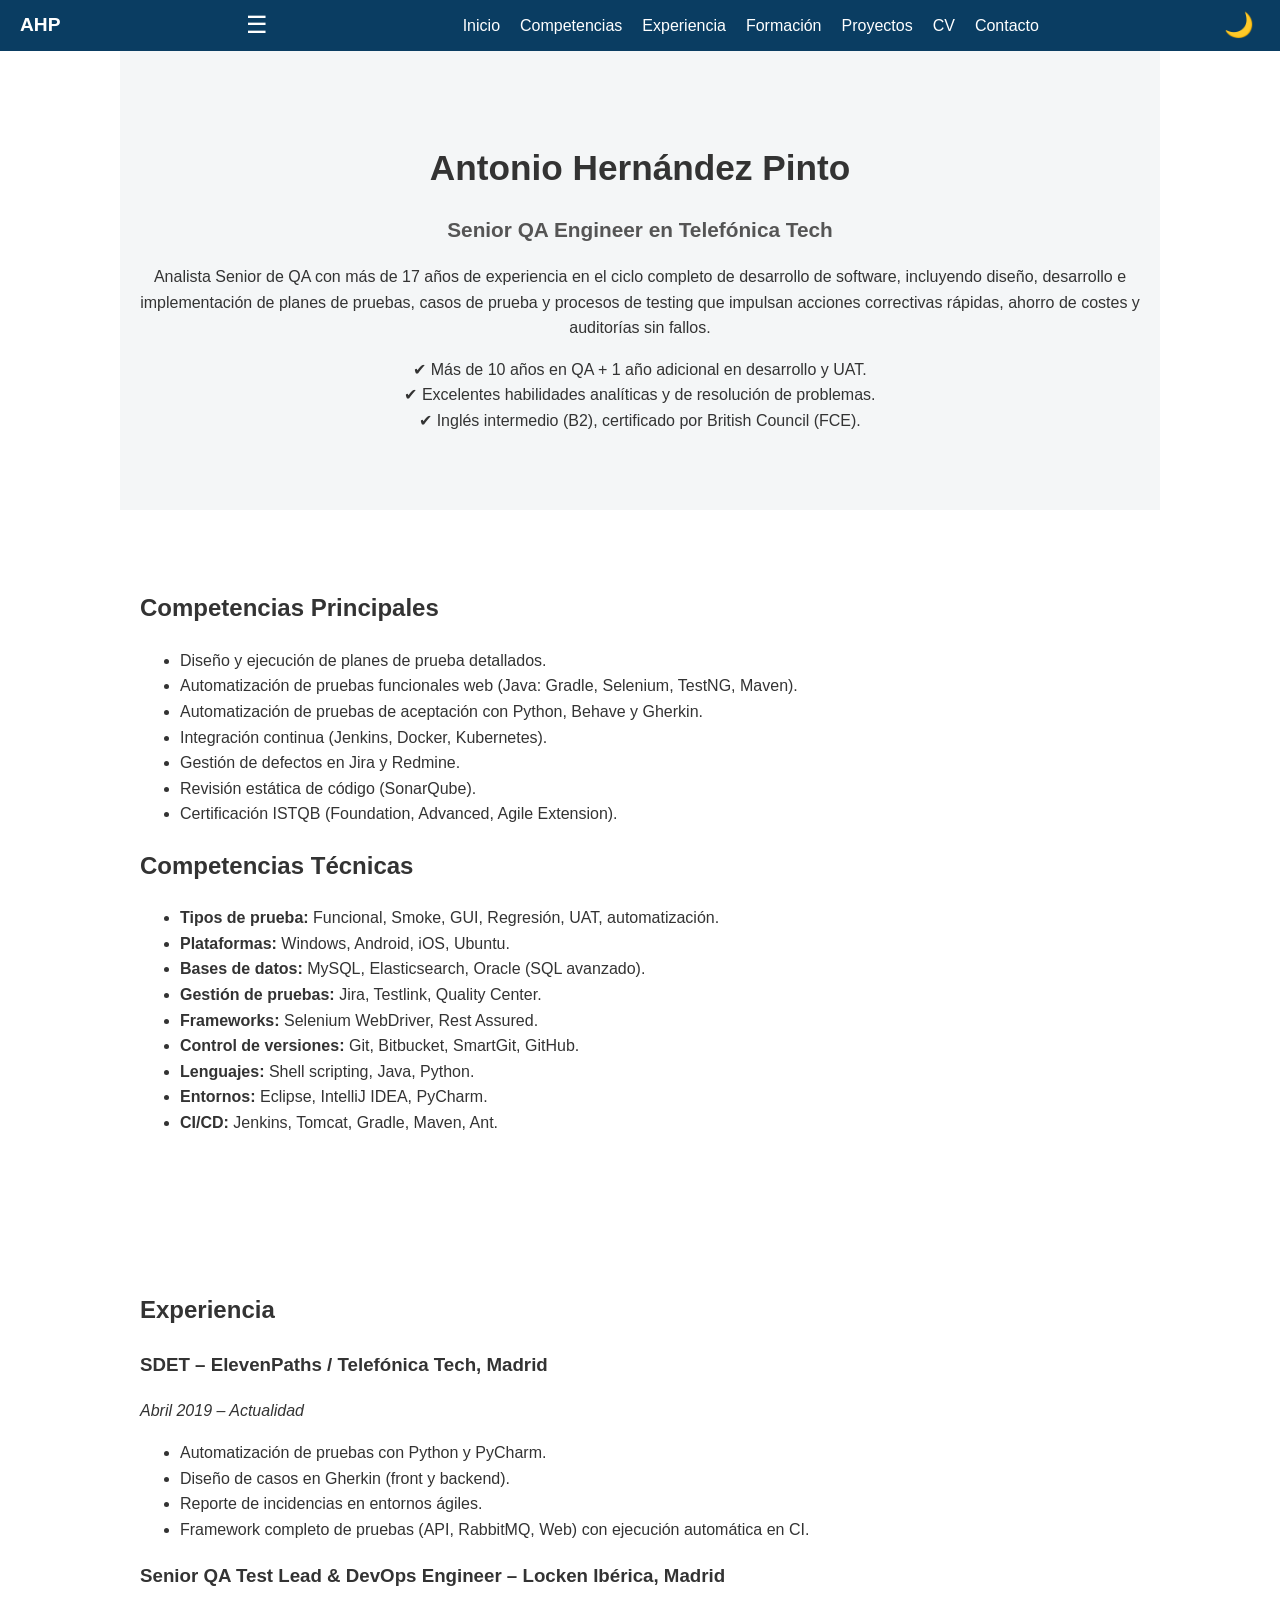
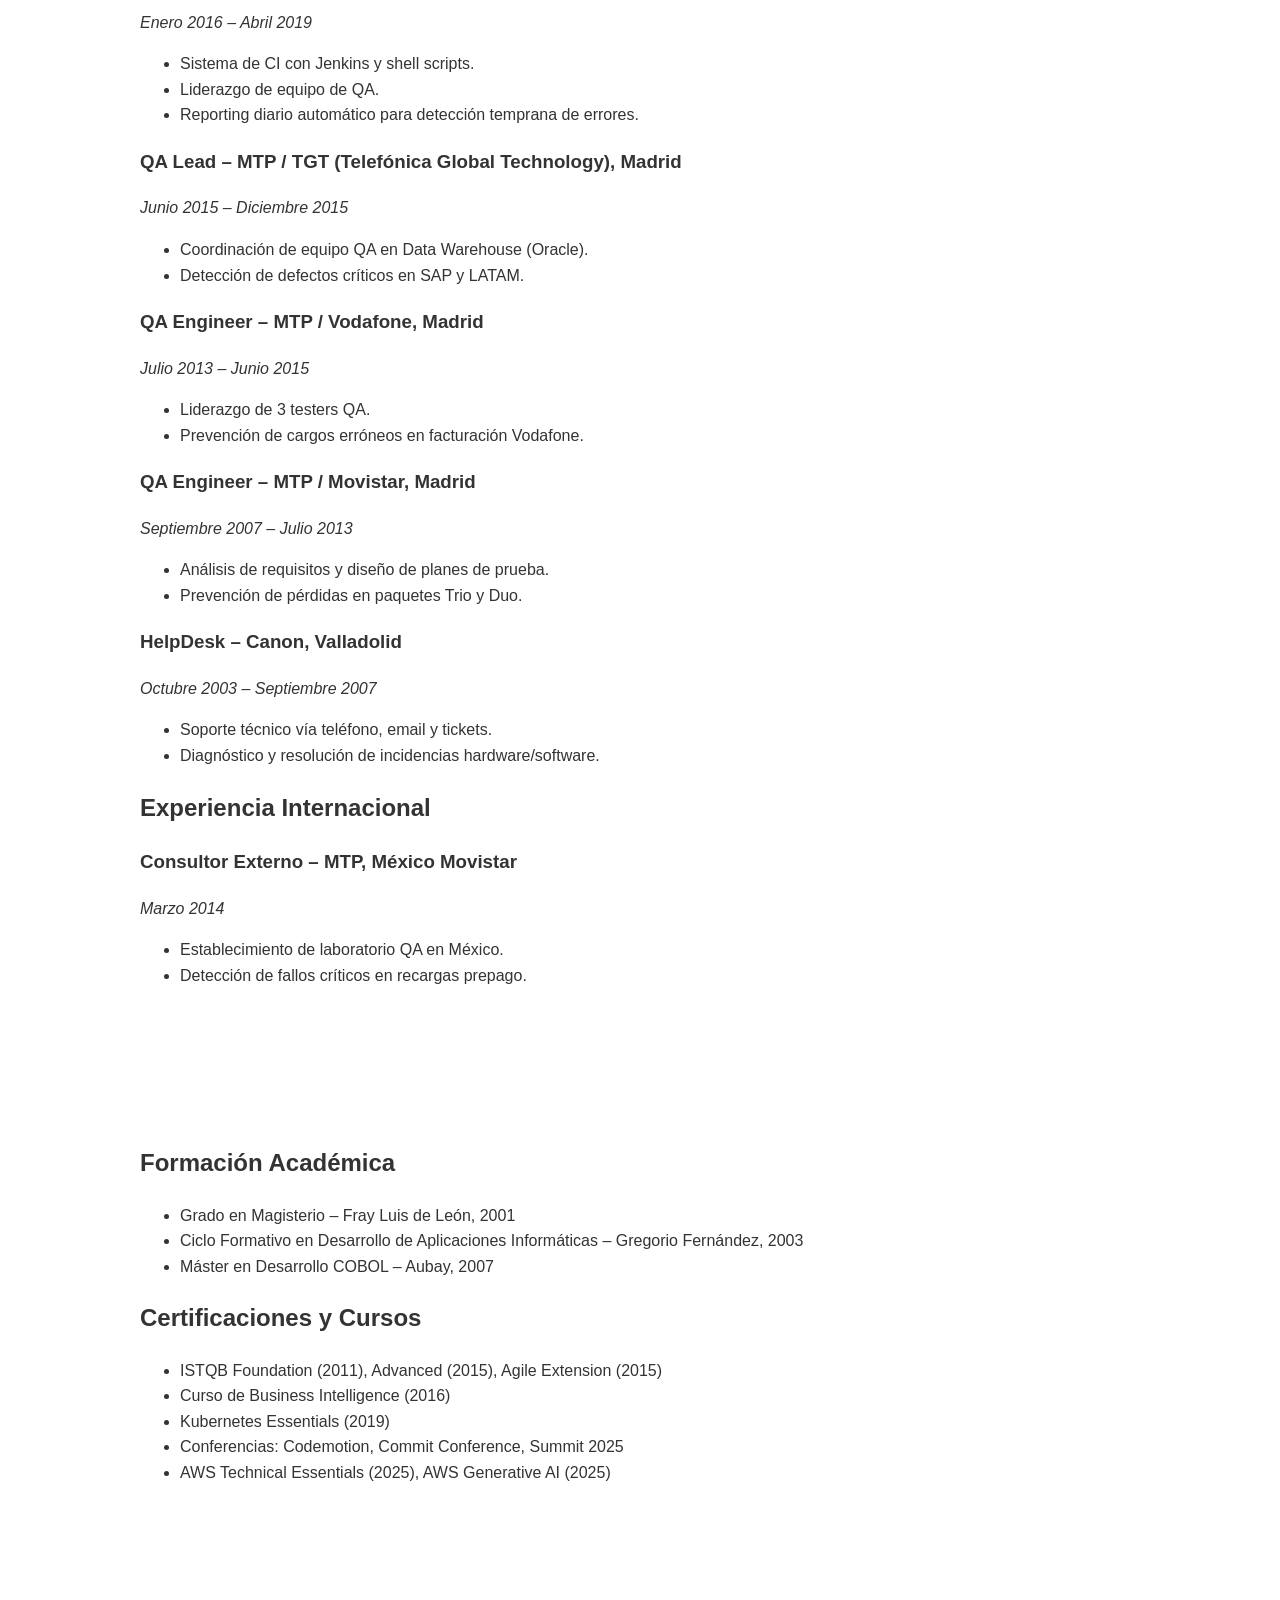
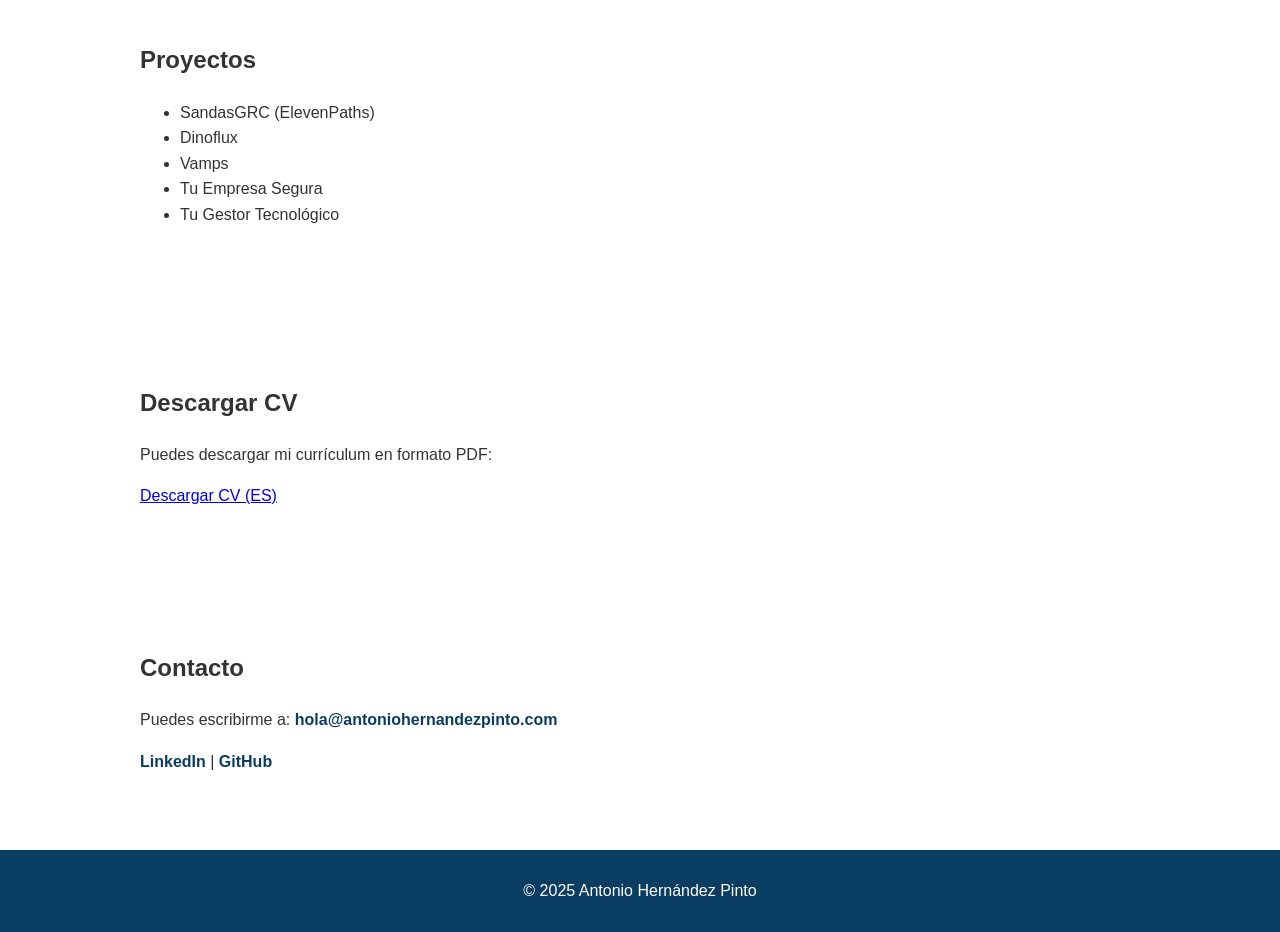
==== index.html @ 25aead2a "Add files via upload" ====
<!DOCTYPE html>
<html lang="es">
<head>
  <meta charset="UTF-8" />
  <meta name="viewport" content="width=device-width, initial-scale=1.0" />
  <title>Antonio Hernández Pinto - Senior QA Engineer</title>
  <link rel="stylesheet" href="style.css" />
  <link rel="icon" type="image/x-icon" href="favicon.ico" />
</head>
<body>
  <header>
    <nav class="navbar">
      <a class="logo" href="#inicio">AHP</a>
      <button class="menu-toggle" aria-label="Abrir menú">&#9776;</button>
      <ul class="nav-links">
        <li><a href="#inicio">Inicio</a></li>
        <li><a href="#competencias">Competencias</a></li>
        <li><a href="#experiencia">Experiencia</a></li>
        <li><a href="#formacion">Formación</a></li>
        <li><a href="#proyectos">Proyectos</a></li>
	<li><a href="#cv">CV</a></li>
        <li><a href="#contacto">Contacto</a></li>
      </ul>
      <button class="theme-toggle" aria-label="Cambiar tema">🌙</button>
    </nav>
  </header>

  <section id="inicio" class="section inicio">
    <h1>Antonio Hernández Pinto</h1>
    <h2>Senior QA Engineer en Telefónica Tech</h2>
    <p>
      Analista Senior de QA con más de 17 años de experiencia en el ciclo completo de desarrollo de software,
      incluyendo diseño, desarrollo e implementación de planes de pruebas, casos de prueba y procesos de testing
      que impulsan acciones correctivas rápidas, ahorro de costes y auditorías sin fallos.
    </p>
    <p>
      ✔ Más de 10 años en QA + 1 año adicional en desarrollo y UAT.<br/>
      ✔ Excelentes habilidades analíticas y de resolución de problemas.<br/>
      ✔ Inglés intermedio (B2), certificado por British Council (FCE).
    </p>
  </section>

  <section id="competencias" class="section">
    <h2>Competencias Principales</h2>
    <ul>
      <li>Diseño y ejecución de planes de prueba detallados.</li>
      <li>Automatización de pruebas funcionales web (Java: Gradle, Selenium, TestNG, Maven).</li>
      <li>Automatización de pruebas de aceptación con Python, Behave y Gherkin.</li>
      <li>Integración continua (Jenkins, Docker, Kubernetes).</li>
      <li>Gestión de defectos en Jira y Redmine.</li>
      <li>Revisión estática de código (SonarQube).</li>
      <li>Certificación ISTQB (Foundation, Advanced, Agile Extension).</li>
    </ul>

    <h2>Competencias Técnicas</h2>
    <ul>
      <li><strong>Tipos de prueba:</strong> Funcional, Smoke, GUI, Regresión, UAT, automatización.</li>
      <li><strong>Plataformas:</strong> Windows, Android, iOS, Ubuntu.</li>
      <li><strong>Bases de datos:</strong> MySQL, Elasticsearch, Oracle (SQL avanzado).</li>
      <li><strong>Gestión de pruebas:</strong> Jira, Testlink, Quality Center.</li>
      <li><strong>Frameworks:</strong> Selenium WebDriver, Rest Assured.</li>
      <li><strong>Control de versiones:</strong> Git, Bitbucket, SmartGit, GitHub.</li>
      <li><strong>Lenguajes:</strong> Shell scripting, Java, Python.</li>
      <li><strong>Entornos:</strong> Eclipse, IntelliJ IDEA, PyCharm.</li>
      <li><strong>CI/CD:</strong> Jenkins, Tomcat, Gradle, Maven, Ant.</li>
    </ul>
  </section>

  <section id="experiencia" class="section">
    <h2>Experiencia</h2>

    <h3>SDET – ElevenPaths / Telefónica Tech, Madrid</h3>
    <p><em>Abril 2019 – Actualidad</em></p>
    <ul>
      <li>Automatización de pruebas con Python y PyCharm.</li>
      <li>Diseño de casos en Gherkin (front y backend).</li>
      <li>Reporte de incidencias en entornos ágiles.</li>
      <li>Framework completo de pruebas (API, RabbitMQ, Web) con ejecución automática en CI.</li>
    </ul>

    <h3>Senior QA Test Lead & DevOps Engineer – Locken Ibérica, Madrid</h3>
    <p><em>Enero 2016 – Abril 2019</em></p>
    <ul>
      <li>Sistema de CI con Jenkins y shell scripts.</li>
      <li>Liderazgo de equipo de QA.</li>
      <li>Reporting diario automático para detección temprana de errores.</li>
    </ul>

    <h3>QA Lead – MTP / TGT (Telefónica Global Technology), Madrid</h3>
    <p><em>Junio 2015 – Diciembre 2015</em></p>
    <ul>
      <li>Coordinación de equipo QA en Data Warehouse (Oracle).</li>
      <li>Detección de defectos críticos en SAP y LATAM.</li>
    </ul>

    <h3>QA Engineer – MTP / Vodafone, Madrid</h3>
    <p><em>Julio 2013 – Junio 2015</em></p>
    <ul>
      <li>Liderazgo de 3 testers QA.</li>
      <li>Prevención de cargos erróneos en facturación Vodafone.</li>
    </ul>

    <h3>QA Engineer – MTP / Movistar, Madrid</h3>
    <p><em>Septiembre 2007 – Julio 2013</em></p>
    <ul>
      <li>Análisis de requisitos y diseño de planes de prueba.</li>
      <li>Prevención de pérdidas en paquetes Trio y Duo.</li>
    </ul>

    <h3>HelpDesk – Canon, Valladolid</h3>
    <p><em>Octubre 2003 – Septiembre 2007</em></p>
    <ul>
      <li>Soporte técnico vía teléfono, email y tickets.</li>
      <li>Diagnóstico y resolución de incidencias hardware/software.</li>
    </ul>

    <h2>Experiencia Internacional</h2>
    <h3>Consultor Externo – MTP, México Movistar</h3>
    <p><em>Marzo 2014</em></p>
    <ul>
      <li>Establecimiento de laboratorio QA en México.</li>
      <li>Detección de fallos críticos en recargas prepago.</li>
    </ul>
  </section>

  <section id="formacion" class="section">
    <h2>Formación Académica</h2>
    <ul>
      <li>Grado en Magisterio – Fray Luis de León, 2001</li>
      <li>Ciclo Formativo en Desarrollo de Aplicaciones Informáticas – Gregorio Fernández, 2003</li>
      <li>Máster en Desarrollo COBOL – Aubay, 2007</li>
    </ul>

    <h2>Certificaciones y Cursos</h2>
    <ul>
      <li>ISTQB Foundation (2011), Advanced (2015), Agile Extension (2015)</li>
      <li>Curso de Business Intelligence (2016)</li>
      <li>Kubernetes Essentials (2019)</li>
      <li>Conferencias: Codemotion, Commit Conference, Summit 2025</li>
      <li>AWS Technical Essentials (2025), AWS Generative AI (2025)</li>
    </ul>
  </section>

  <section id="proyectos" class="section">
    <h2>Proyectos</h2>
    <ul>
      <li>SandasGRC (ElevenPaths)</li>
      <li>Dinoflux</li>
      <li>Vamps</li>
      <li>Tu Empresa Segura</li>
      <li>Tu Gestor Tecnológico</li>
    </ul>
  </section>
  <section id="cv" class="section cv-section">
  <h2>Descargar CV</h2>
  <p>Puedes descargar mi currículum en formato PDF:</p>
  <div class="cv-actions">
    <a
      href="Antonio_Hernandez_Pinto_RESUME_linkedIn_version.pdf"
      download="Antonio_Hernandez_Pinto_CV_ES.pdf"
      class="cv-btn"
      aria-label="Descargar CV en español"
    >Descargar CV (ES)</a>
  </div>
  </section>
  <section id="contacto" class="section contacto">
    <h2>Contacto</h2>
    <p>Puedes escribirme a: <a href="mailto:hola@antoniohernandezpinto.com">hola@antoniohernandezpinto.com</a></p>
    <p><a href="https://www.linkedin.com/in/antonio-hernandez-pinto">LinkedIn</a> |
       <a href="https://github.com/antoniohernandezpinto">GitHub</a></p>
  </section>

  <footer>
    <p>© 2025 Antonio Hernández Pinto</p>
  </footer>

  <script>
    // Menú hamburguesa
    const toggle = document.querySelector('.menu-toggle');
    const nav = document.querySelector('.nav-links');
    toggle.addEventListener('click', () => {
      nav.classList.toggle('active');
    });

    // Switch tema
    const themeBtn = document.querySelector('.theme-toggle');
    themeBtn.addEventListener('click', () => {
      document.body.classList.toggle('dark');
      if (document.body.classList.contains('dark')) {
        themeBtn.textContent = '☀️';
      } else {
        themeBtn.textContent = '🌙';
      }
    });
  </script>
</body>
</html>
---- style.css ----
:root {
   --brand: #0a3d62;
   --bg: #fff;
   --text: #333;
}

body {
   margin: 0;
   font-family: Arial, sans-serif;
   line-height: 1.6;
   color: var(--text);
   background: var(--bg);
}

/* Navbar */
.navbar {
   display: flex;
   justify-content: space-between;
   align-items: center;
   background: var(--brand);
   padding: 10px 20px;
   position: sticky;
   top: 0;
   z-index: 1000;
}

.logo {
   color: #fff;
   font-weight: bold;
   font-size: 1.2em;
   text-decoration: none;
}

.menu-toggle,
.theme-toggle {
   background: none;
   border: none;
   font-size: 1.5em;
   color: #fff;
   cursor: pointer;
   margin-left: 10px;
}

.nav-links {
   list-style: none;
   display: flex;
   margin: 0;
   padding: 0;
}

.nav-links li {
   margin-left: 20px;
}

.nav-links a {
   color: #fff;
   text-decoration: none;
}

.nav-links a:hover {
   text-decoration: underline;
}

/* Secciones */
.section {
   padding: 60px 20px;
   max-width: 1000px;
   margin: auto;
}

.inicio {
   text-align: center;
   background: #f4f6f7;
}

.inicio h1 {
   font-size: 2.2em;
   margin-bottom: 10px;
}

.inicio h2 {
   font-size: 1.3em;
   color: #555;
}

/* Contacto */
.contacto a {
   color: var(--brand);
   font-weight: bold;
   text-decoration: none;
}

/* Footer */
footer {
   background: var(--brand);
   color: #fff;
   text-align: center;
   padding: 12px;
}

/* Dark mode */
body.dark {
   --bg: #121212;
   --text: #eee;
   --brand: #1a73e8;
}

body.dark .inicio {
   background: #1e1e1e;
}

body.dark .nav-links a,
body.dark .logo {
   color: #fff;
}

/* Responsive */
@media (max-width: 768px) {
   .menu-toggle {
      display: block;
   }

   .nav-links {
      display: none;
      flex-direction: column;
      width: 100%;
      background: var(--brand);
      position: absolute;
      top: 60px;
      left: 0;
   }

   .nav-links.active {
      display: flex;
   }

   .nav-links li {
      margin: 15px 0;
      text-align: center;
   }

   /* CV section */
   .cv-section {
      text-align: center;
   }

   .cv-actions {
      display: flex;
      justify-content: center;
      flex-wrap: wrap;
      gap: 12px;
      margin-top: 16px;
   }

   .cv-btn {
      display: inline-flex;
      align-items: center;
      justify-content: center;
      padding: 12px 18px;
      border-radius: 10px;
      text-decoration: none;
      font-weight: 700;
      border: 1px solid transparent;
      background: var(--brand);
      color: #fff;
      transition: transform 0.15s ease, opacity 0.2s ease;
   }

   .cv-btn:hover {
      transform: translateY(-1px);
      opacity: 0.92;
   }

   .cv-btn:focus-visible {
      outline: 3px solid #93c5fd;
      outline-offset: 2px;
   }

   .hero-cta {
      margin-top: 20px;
   }

}
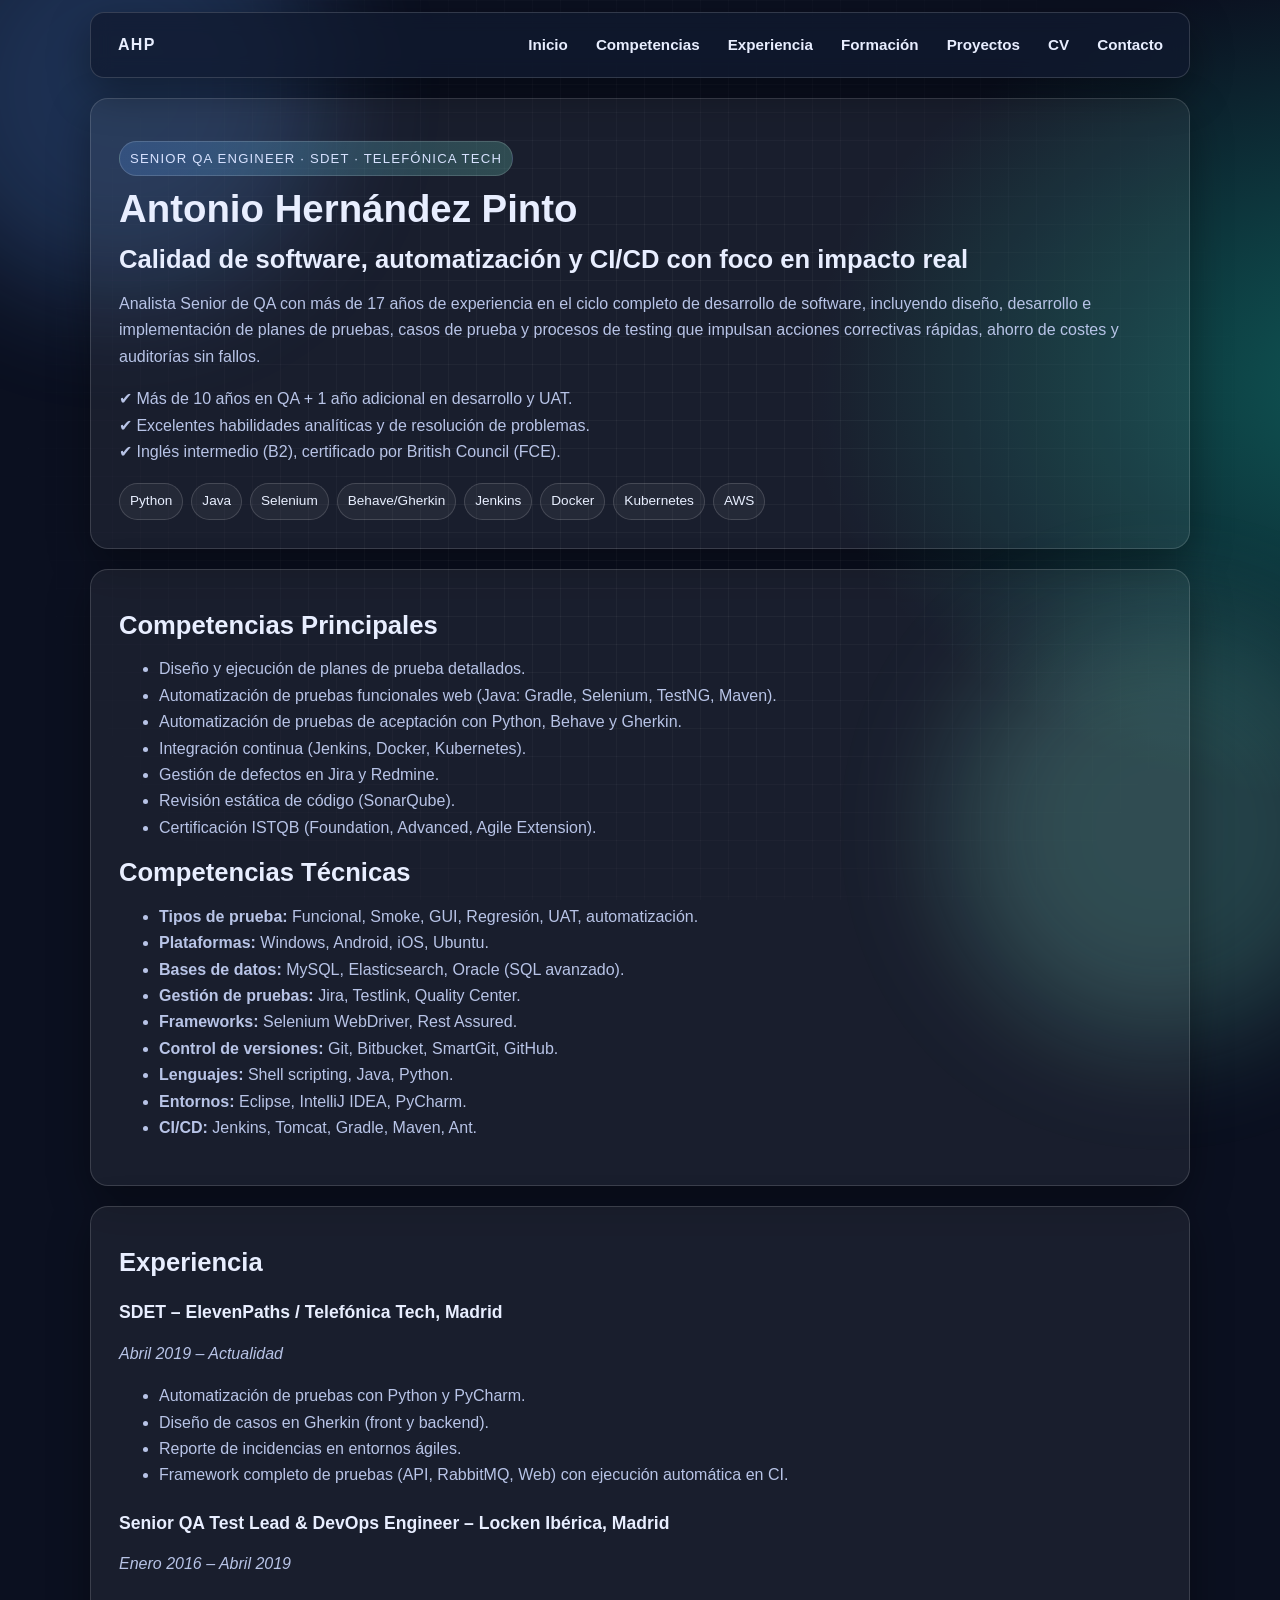
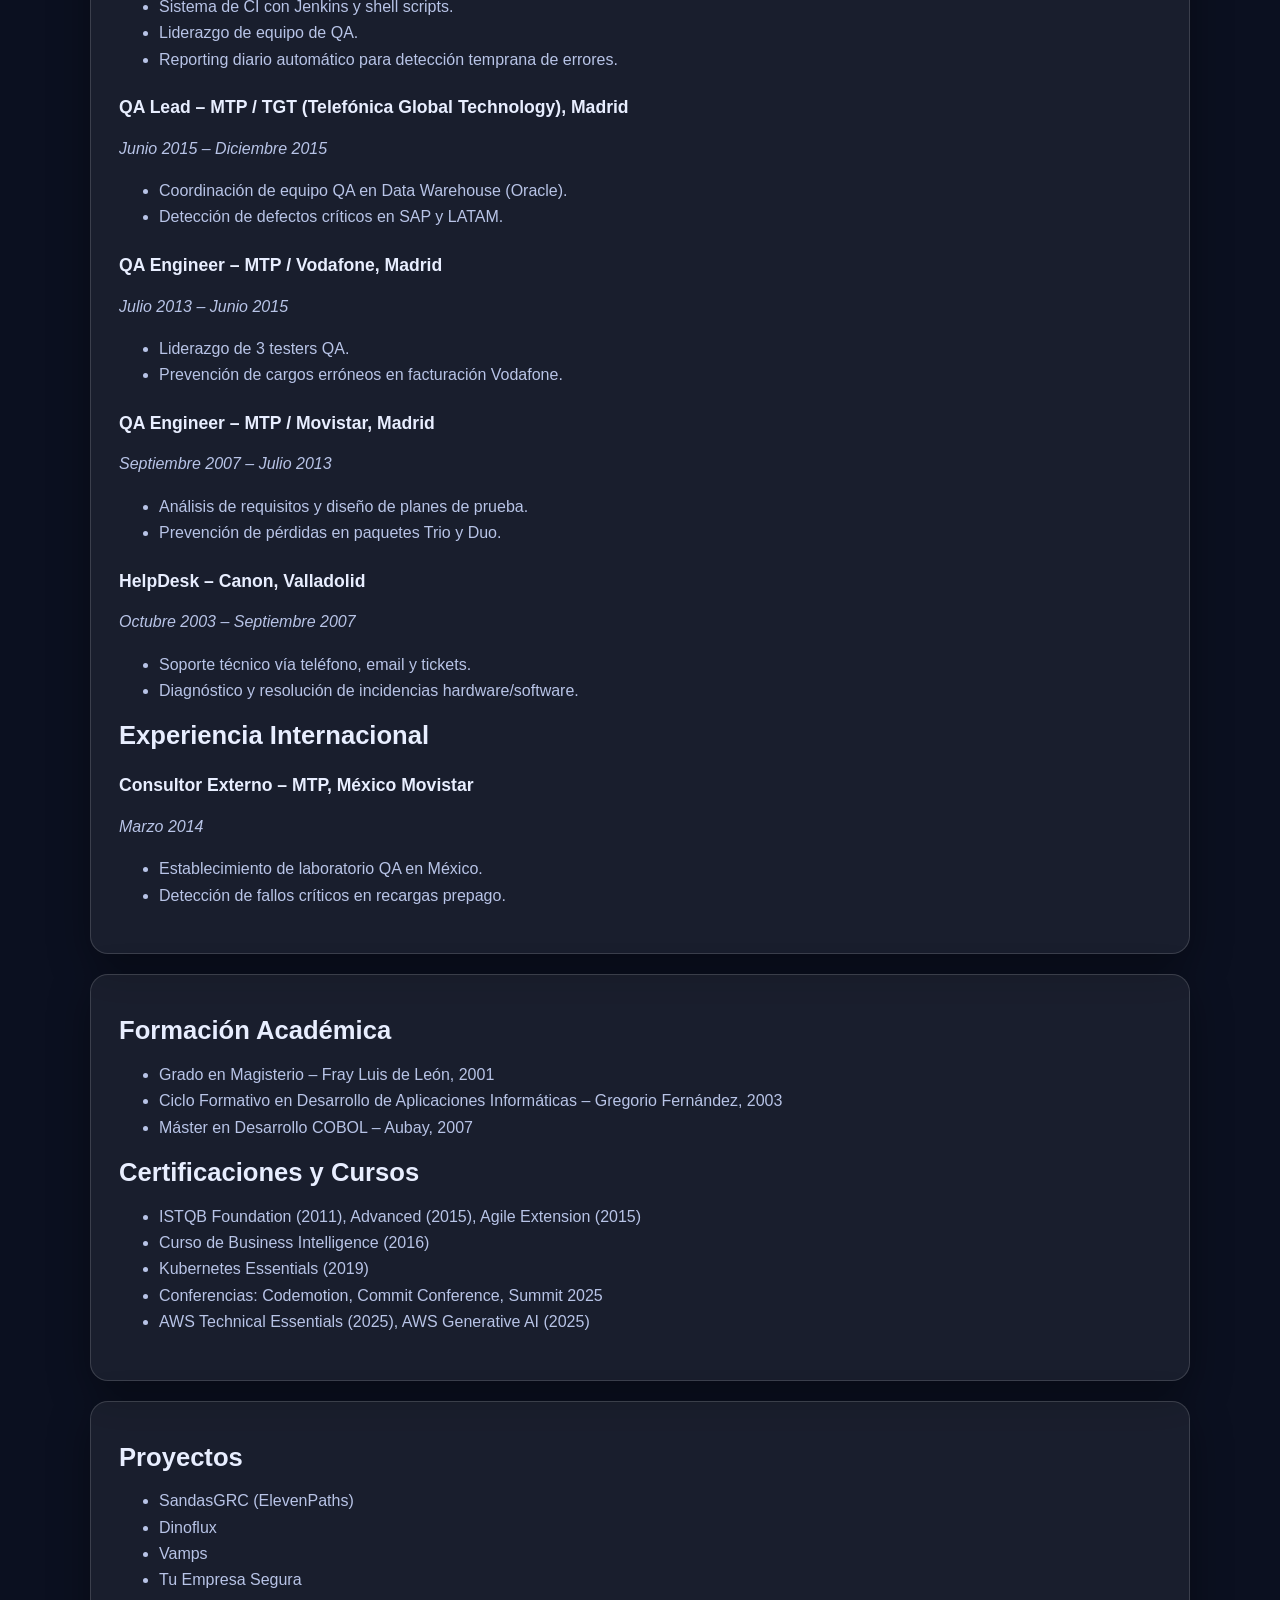
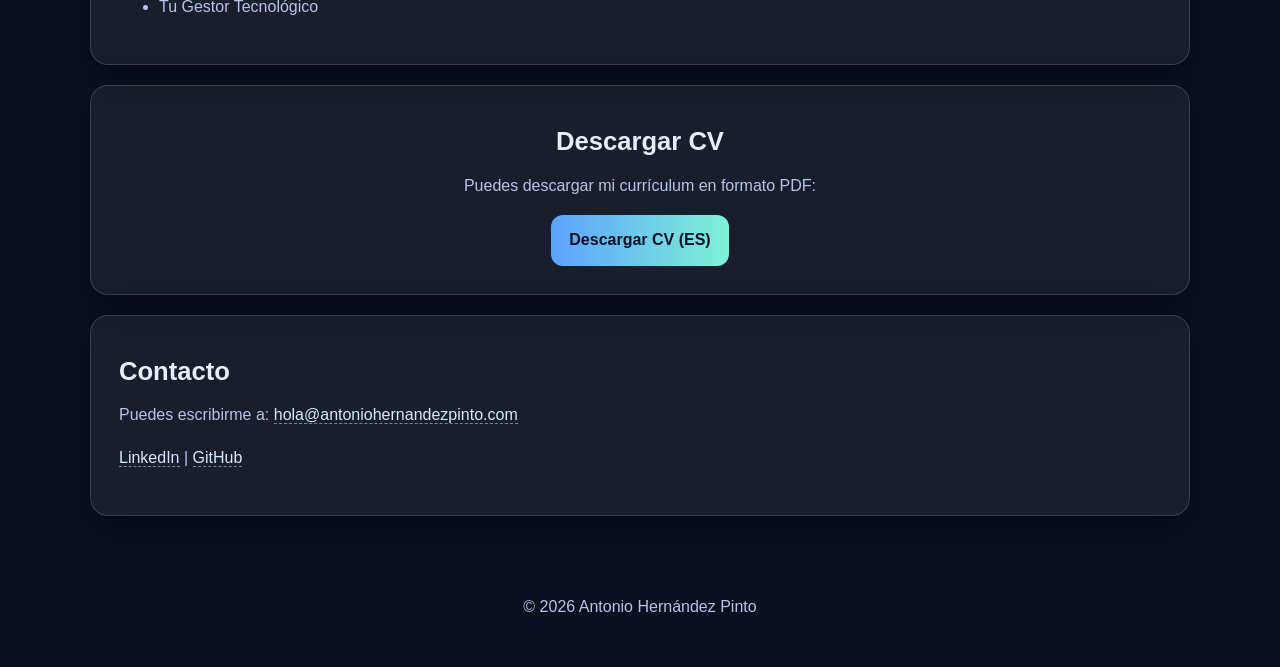
==== commit 0acc9f76: "Add files via upload" ====
--- a/index.html
+++ b/index.html
@@ -4,193 +4,233 @@
   <meta charset="UTF-8" />
   <meta name="viewport" content="width=device-width, initial-scale=1.0" />
   <title>Antonio Hernández Pinto - Senior QA Engineer</title>
+  <meta name="description" content="Senior QA Engineer | SDET | Automatización de pruebas, CI/CD, calidad de software." />
   <link rel="stylesheet" href="style.css" />
   <link rel="icon" type="image/x-icon" href="favicon.ico" />
 </head>
 <body>
+  <div class="bg-grid" aria-hidden="true"></div>
+  <div class="bg-glow bg-glow-1" aria-hidden="true"></div>
+  <div class="bg-glow bg-glow-2" aria-hidden="true"></div>
+
   <header>
     <nav class="navbar">
-      <a class="logo" href="#inicio">AHP</a>
-      <button class="menu-toggle" aria-label="Abrir menú">&#9776;</button>
-      <ul class="nav-links">
+      <a class="logo" href="#inicio" aria-label="Inicio">AHP</a>
+
+      <div class="nav-actions">
+        <button class="menu-toggle" aria-label="Abrir menú" aria-expanded="false" aria-controls="main-menu">☰</button>
+        <button class="theme-toggle" aria-label="Cambiar tema">🌙</button>
+      </div>
+
+      <ul class="nav-links" id="main-menu">
         <li><a href="#inicio">Inicio</a></li>
         <li><a href="#competencias">Competencias</a></li>
         <li><a href="#experiencia">Experiencia</a></li>
         <li><a href="#formacion">Formación</a></li>
         <li><a href="#proyectos">Proyectos</a></li>
-	<li><a href="#cv">CV</a></li>
+        <li><a href="#cv">CV</a></li>
         <li><a href="#contacto">Contacto</a></li>
       </ul>
-      <button class="theme-toggle" aria-label="Cambiar tema">🌙</button>
     </nav>
   </header>
 
-  <section id="inicio" class="section inicio">
-    <h1>Antonio Hernández Pinto</h1>
-    <h2>Senior QA Engineer en Telefónica Tech</h2>
-    <p>
-      Analista Senior de QA con más de 17 años de experiencia en el ciclo completo de desarrollo de software,
-      incluyendo diseño, desarrollo e implementación de planes de pruebas, casos de prueba y procesos de testing
-      que impulsan acciones correctivas rápidas, ahorro de costes y auditorías sin fallos.
-    </p>
-    <p>
-      ✔ Más de 10 años en QA + 1 año adicional en desarrollo y UAT.<br/>
-      ✔ Excelentes habilidades analíticas y de resolución de problemas.<br/>
-      ✔ Inglés intermedio (B2), certificado por British Council (FCE).
-    </p>
-  </section>
-
-  <section id="competencias" class="section">
-    <h2>Competencias Principales</h2>
-    <ul>
-      <li>Diseño y ejecución de planes de prueba detallados.</li>
-      <li>Automatización de pruebas funcionales web (Java: Gradle, Selenium, TestNG, Maven).</li>
-      <li>Automatización de pruebas de aceptación con Python, Behave y Gherkin.</li>
-      <li>Integración continua (Jenkins, Docker, Kubernetes).</li>
-      <li>Gestión de defectos en Jira y Redmine.</li>
-      <li>Revisión estática de código (SonarQube).</li>
-      <li>Certificación ISTQB (Foundation, Advanced, Agile Extension).</li>
-    </ul>
-
-    <h2>Competencias Técnicas</h2>
-    <ul>
-      <li><strong>Tipos de prueba:</strong> Funcional, Smoke, GUI, Regresión, UAT, automatización.</li>
-      <li><strong>Plataformas:</strong> Windows, Android, iOS, Ubuntu.</li>
-      <li><strong>Bases de datos:</strong> MySQL, Elasticsearch, Oracle (SQL avanzado).</li>
-      <li><strong>Gestión de pruebas:</strong> Jira, Testlink, Quality Center.</li>
-      <li><strong>Frameworks:</strong> Selenium WebDriver, Rest Assured.</li>
-      <li><strong>Control de versiones:</strong> Git, Bitbucket, SmartGit, GitHub.</li>
-      <li><strong>Lenguajes:</strong> Shell scripting, Java, Python.</li>
-      <li><strong>Entornos:</strong> Eclipse, IntelliJ IDEA, PyCharm.</li>
-      <li><strong>CI/CD:</strong> Jenkins, Tomcat, Gradle, Maven, Ant.</li>
-    </ul>
-  </section>
-
-  <section id="experiencia" class="section">
-    <h2>Experiencia</h2>
-
-    <h3>SDET – ElevenPaths / Telefónica Tech, Madrid</h3>
-    <p><em>Abril 2019 – Actualidad</em></p>
-    <ul>
-      <li>Automatización de pruebas con Python y PyCharm.</li>
-      <li>Diseño de casos en Gherkin (front y backend).</li>
-      <li>Reporte de incidencias en entornos ágiles.</li>
-      <li>Framework completo de pruebas (API, RabbitMQ, Web) con ejecución automática en CI.</li>
-    </ul>
-
-    <h3>Senior QA Test Lead & DevOps Engineer – Locken Ibérica, Madrid</h3>
-    <p><em>Enero 2016 – Abril 2019</em></p>
-    <ul>
-      <li>Sistema de CI con Jenkins y shell scripts.</li>
-      <li>Liderazgo de equipo de QA.</li>
-      <li>Reporting diario automático para detección temprana de errores.</li>
-    </ul>
-
-    <h3>QA Lead – MTP / TGT (Telefónica Global Technology), Madrid</h3>
-    <p><em>Junio 2015 – Diciembre 2015</em></p>
-    <ul>
-      <li>Coordinación de equipo QA en Data Warehouse (Oracle).</li>
-      <li>Detección de defectos críticos en SAP y LATAM.</li>
-    </ul>
-
-    <h3>QA Engineer – MTP / Vodafone, Madrid</h3>
-    <p><em>Julio 2013 – Junio 2015</em></p>
-    <ul>
-      <li>Liderazgo de 3 testers QA.</li>
-      <li>Prevención de cargos erróneos en facturación Vodafone.</li>
-    </ul>
-
-    <h3>QA Engineer – MTP / Movistar, Madrid</h3>
-    <p><em>Septiembre 2007 – Julio 2013</em></p>
-    <ul>
-      <li>Análisis de requisitos y diseño de planes de prueba.</li>
-      <li>Prevención de pérdidas en paquetes Trio y Duo.</li>
-    </ul>
-
-    <h3>HelpDesk – Canon, Valladolid</h3>
-    <p><em>Octubre 2003 – Septiembre 2007</em></p>
-    <ul>
-      <li>Soporte técnico vía teléfono, email y tickets.</li>
-      <li>Diagnóstico y resolución de incidencias hardware/software.</li>
-    </ul>
-
-    <h2>Experiencia Internacional</h2>
-    <h3>Consultor Externo – MTP, México Movistar</h3>
-    <p><em>Marzo 2014</em></p>
-    <ul>
-      <li>Establecimiento de laboratorio QA en México.</li>
-      <li>Detección de fallos críticos en recargas prepago.</li>
-    </ul>
-  </section>
-
-  <section id="formacion" class="section">
-    <h2>Formación Académica</h2>
-    <ul>
-      <li>Grado en Magisterio – Fray Luis de León, 2001</li>
-      <li>Ciclo Formativo en Desarrollo de Aplicaciones Informáticas – Gregorio Fernández, 2003</li>
-      <li>Máster en Desarrollo COBOL – Aubay, 2007</li>
-    </ul>
-
-    <h2>Certificaciones y Cursos</h2>
-    <ul>
-      <li>ISTQB Foundation (2011), Advanced (2015), Agile Extension (2015)</li>
-      <li>Curso de Business Intelligence (2016)</li>
-      <li>Kubernetes Essentials (2019)</li>
-      <li>Conferencias: Codemotion, Commit Conference, Summit 2025</li>
-      <li>AWS Technical Essentials (2025), AWS Generative AI (2025)</li>
-    </ul>
-  </section>
-
-  <section id="proyectos" class="section">
-    <h2>Proyectos</h2>
-    <ul>
-      <li>SandasGRC (ElevenPaths)</li>
-      <li>Dinoflux</li>
-      <li>Vamps</li>
-      <li>Tu Empresa Segura</li>
-      <li>Tu Gestor Tecnológico</li>
-    </ul>
-  </section>
-  <section id="cv" class="section cv-section">
-  <h2>Descargar CV</h2>
-  <p>Puedes descargar mi currículum en formato PDF:</p>
-  <div class="cv-actions">
-    <a
-      href="Antonio_Hernandez_Pinto_RESUME_linkedIn_version.pdf"
-      download="Antonio_Hernandez_Pinto_CV_ES.pdf"
-      class="cv-btn"
-      aria-label="Descargar CV en español"
-    >Descargar CV (ES)</a>
-  </div>
-  </section>
-  <section id="contacto" class="section contacto">
-    <h2>Contacto</h2>
-    <p>Puedes escribirme a: <a href="mailto:hola@antoniohernandezpinto.com">hola@antoniohernandezpinto.com</a></p>
-    <p><a href="https://www.linkedin.com/in/antonio-hernandez-pinto">LinkedIn</a> |
-       <a href="https://github.com/antoniohernandezpinto">GitHub</a></p>
-  </section>
+  <main>
+    <section id="inicio" class="section inicio card">
+      <p class="kicker">Senior QA Engineer · SDET · Telefónica Tech</p>
+      <h1>Antonio Hernández Pinto</h1>
+      <h2>Calidad de software, automatización y CI/CD con foco en impacto real</h2>
+
+      <p>
+        Analista Senior de QA con más de 17 años de experiencia en el ciclo completo de desarrollo de software,
+        incluyendo diseño, desarrollo e implementación de planes de pruebas, casos de prueba y procesos de testing
+        que impulsan acciones correctivas rápidas, ahorro de costes y auditorías sin fallos.
+      </p>
+
+      <p>
+        ✔ Más de 10 años en QA + 1 año adicional en desarrollo y UAT.<br />
+        ✔ Excelentes habilidades analíticas y de resolución de problemas.<br />
+        ✔ Inglés intermedio (B2), certificado por British Council (FCE).
+      </p>
+
+      <div class="chip-wrap">
+        <span class="chip">Python</span>
+        <span class="chip">Java</span>
+        <span class="chip">Selenium</span>
+        <span class="chip">Behave/Gherkin</span>
+        <span class="chip">Jenkins</span>
+        <span class="chip">Docker</span>
+        <span class="chip">Kubernetes</span>
+        <span class="chip">AWS</span>
+      </div>
+    </section>
+
+    <section id="competencias" class="section card">
+      <h2>Competencias Principales</h2>
+      <ul>
+        <li>Diseño y ejecución de planes de prueba detallados.</li>
+        <li>Automatización de pruebas funcionales web (Java: Gradle, Selenium, TestNG, Maven).</li>
+        <li>Automatización de pruebas de aceptación con Python, Behave y Gherkin.</li>
+        <li>Integración continua (Jenkins, Docker, Kubernetes).</li>
+        <li>Gestión de defectos en Jira y Redmine.</li>
+        <li>Revisión estática de código (SonarQube).</li>
+        <li>Certificación ISTQB (Foundation, Advanced, Agile Extension).</li>
+      </ul>
+
+      <h2>Competencias Técnicas</h2>
+      <ul>
+        <li><strong>Tipos de prueba:</strong> Funcional, Smoke, GUI, Regresión, UAT, automatización.</li>
+        <li><strong>Plataformas:</strong> Windows, Android, iOS, Ubuntu.</li>
+        <li><strong>Bases de datos:</strong> MySQL, Elasticsearch, Oracle (SQL avanzado).</li>
+        <li><strong>Gestión de pruebas:</strong> Jira, Testlink, Quality Center.</li>
+        <li><strong>Frameworks:</strong> Selenium WebDriver, Rest Assured.</li>
+        <li><strong>Control de versiones:</strong> Git, Bitbucket, SmartGit, GitHub.</li>
+        <li><strong>Lenguajes:</strong> Shell scripting, Java, Python.</li>
+        <li><strong>Entornos:</strong> Eclipse, IntelliJ IDEA, PyCharm.</li>
+        <li><strong>CI/CD:</strong> Jenkins, Tomcat, Gradle, Maven, Ant.</li>
+      </ul>
+    </section>
+
+    <section id="experiencia" class="section card">
+      <h2>Experiencia</h2>
+
+      <h3>SDET – ElevenPaths / Telefónica Tech, Madrid</h3>
+      <p><em>Abril 2019 – Actualidad</em></p>
+      <ul>
+        <li>Automatización de pruebas con Python y PyCharm.</li>
+        <li>Diseño de casos en Gherkin (front y backend).</li>
+        <li>Reporte de incidencias en entornos ágiles.</li>
+        <li>Framework completo de pruebas (API, RabbitMQ, Web) con ejecución automática en CI.</li>
+      </ul>
+
+      <h3>Senior QA Test Lead & DevOps Engineer – Locken Ibérica, Madrid</h3>
+      <p><em>Enero 2016 – Abril 2019</em></p>
+      <ul>
+        <li>Sistema de CI con Jenkins y shell scripts.</li>
+        <li>Liderazgo de equipo de QA.</li>
+        <li>Reporting diario automático para detección temprana de errores.</li>
+      </ul>
+
+      <h3>QA Lead – MTP / TGT (Telefónica Global Technology), Madrid</h3>
+      <p><em>Junio 2015 – Diciembre 2015</em></p>
+      <ul>
+        <li>Coordinación de equipo QA en Data Warehouse (Oracle).</li>
+        <li>Detección de defectos críticos en SAP y LATAM.</li>
+      </ul>
+
+      <h3>QA Engineer – MTP / Vodafone, Madrid</h3>
+      <p><em>Julio 2013 – Junio 2015</em></p>
+      <ul>
+        <li>Liderazgo de 3 testers QA.</li>
+        <li>Prevención de cargos erróneos en facturación Vodafone.</li>
+      </ul>
+
+      <h3>QA Engineer – MTP / Movistar, Madrid</h3>
+      <p><em>Septiembre 2007 – Julio 2013</em></p>
+      <ul>
+        <li>Análisis de requisitos y diseño de planes de prueba.</li>
+        <li>Prevención de pérdidas en paquetes Trio y Duo.</li>
+      </ul>
+
+      <h3>HelpDesk – Canon, Valladolid</h3>
+      <p><em>Octubre 2003 – Septiembre 2007</em></p>
+      <ul>
+        <li>Soporte técnico vía teléfono, email y tickets.</li>
+        <li>Diagnóstico y resolución de incidencias hardware/software.</li>
+      </ul>
+
+      <h2>Experiencia Internacional</h2>
+      <h3>Consultor Externo – MTP, México Movistar</h3>
+      <p><em>Marzo 2014</em></p>
+      <ul>
+        <li>Establecimiento de laboratorio QA en México.</li>
+        <li>Detección de fallos críticos en recargas prepago.</li>
+      </ul>
+    </section>
+
+    <section id="formacion" class="section card">
+      <h2>Formación Académica</h2>
+      <ul>
+        <li>Grado en Magisterio – Fray Luis de León, 2001</li>
+        <li>Ciclo Formativo en Desarrollo de Aplicaciones Informáticas – Gregorio Fernández, 2003</li>
+        <li>Máster en Desarrollo COBOL – Aubay, 2007</li>
+      </ul>
+
+      <h2>Certificaciones y Cursos</h2>
+      <ul>
+        <li>ISTQB Foundation (2011), Advanced (2015), Agile Extension (2015)</li>
+        <li>Curso de Business Intelligence (2016)</li>
+        <li>Kubernetes Essentials (2019)</li>
+        <li>Conferencias: Codemotion, Commit Conference, Summit 2025</li>
+        <li>AWS Technical Essentials (2025), AWS Generative AI (2025)</li>
+      </ul>
+    </section>
+
+    <section id="proyectos" class="section card">
+      <h2>Proyectos</h2>
+      <ul>
+        <li>SandasGRC (ElevenPaths)</li>
+        <li>Dinoflux</li>
+        <li>Vamps</li>
+        <li>Tu Empresa Segura</li>
+        <li>Tu Gestor Tecnológico</li>
+      </ul>
+    </section>
+
+    <section id="cv" class="section card cv-section">
+      <h2>Descargar CV</h2>
+      <p>Puedes descargar mi currículum en formato PDF:</p>
+      <div class="cv-actions">
+        <a class="cv-btn" href="./assets/cv/Antonio_Hernandez_Pinto_RESUME_linkedIn_version.pdf" target="_blank" rel="noopener">
+          Descargar CV (ES)
+        </a>
+      </div>
+    </section>
+
+    <section id="contacto" class="section card contacto">
+      <h2>Contacto</h2>
+      <p>Puedes escribirme a: <a href="mailto:hola@antoniohernandezpinto.com">hola@antoniohernandezpinto.com</a></p>
+      <p>
+        <a href="https://www.linkedin.com/in/antonio-hernandez-pinto" target="_blank" rel="noopener">LinkedIn</a> |
+        <a href="https://github.com/antoniohernandezpinto" target="_blank" rel="noopener">GitHub</a>
+      </p>
+    </section>
+  </main>
 
   <footer>
-    <p>© 2025 Antonio Hernández Pinto</p>
+    <p>© 2026 Antonio Hernández Pinto</p>
   </footer>
 
   <script>
-    // Menú hamburguesa
     const toggle = document.querySelector('.menu-toggle');
     const nav = document.querySelector('.nav-links');
+    const themeBtn = document.querySelector('.theme-toggle');
+
+    // menú mobile
     toggle.addEventListener('click', () => {
-      nav.classList.toggle('active');
+      const isOpen = nav.classList.toggle('active');
+      toggle.setAttribute('aria-expanded', String(isOpen));
     });
 
-    // Switch tema
-    const themeBtn = document.querySelector('.theme-toggle');
+    // cerrar menú al hacer click en link (mobile)
+    document.querySelectorAll('.nav-links a').forEach(link => {
+      link.addEventListener('click', () => {
+        nav.classList.remove('active');
+        toggle.setAttribute('aria-expanded', 'false');
+      });
+    });
+
+    // tema persistente
+    const savedTheme = localStorage.getItem('theme');
+    if (savedTheme === 'dark') {
+      document.body.classList.add('dark');
+      themeBtn.textContent = '☀️';
+    }
+
     themeBtn.addEventListener('click', () => {
       document.body.classList.toggle('dark');
-      if (document.body.classList.contains('dark')) {
-        themeBtn.textContent = '☀️';
-      } else {
-        themeBtn.textContent = '🌙';
-      }
+      const isDark = document.body.classList.contains('dark');
+      themeBtn.textContent = isDark ? '☀️' : '🌙';
+      localStorage.setItem('theme', isDark ? 'dark' : 'light');
     });
   </script>
 </body>
--- a/style.css
+++ b/style.css
@@ -1,183 +1,281 @@
 :root {
-   --brand: #0a3d62;
-   --bg: #fff;
-   --text: #333;
+  --bg: #0b1020;
+  --bg-soft: #111a2f;
+  --surface: rgba(255, 255, 255, 0.06);
+  --surface-border: rgba(255, 255, 255, 0.15);
+  --text: #e8eeff;
+  --muted: #b8c4e7;
+  --brand: #5ea2ff;
+  --brand-2: #7ef2d5;
+  --shadow: 0 14px 40px rgba(0, 0, 0, 0.35);
+}
+
+body.dark {
+  --bg: #05070f;
+  --bg-soft: #0b1222;
+  --surface: rgba(255, 255, 255, 0.05);
+  --surface-border: rgba(255, 255, 255, 0.12);
+  --text: #f2f5ff;
+  --muted: #c4cdee;
+  --brand: #6ea8ff;
+  --brand-2: #67e8c8;
+}
+
+* { box-sizing: border-box; }
+
+html, body {
+  margin: 0;
+  padding: 0;
+  scroll-behavior: smooth;
 }
 
 body {
-   margin: 0;
-   font-family: Arial, sans-serif;
-   line-height: 1.6;
-   color: var(--text);
-   background: var(--bg);
+  font-family: Inter, "Segoe UI", Roboto, Arial, sans-serif;
+  line-height: 1.65;
+  color: var(--text);
+  background:
+    radial-gradient(1200px 800px at 10% -20%, #1c2e62 0%, transparent 60%),
+    radial-gradient(1000px 700px at 110% 10%, #0f5b58 0%, transparent 60%),
+    var(--bg);
+  min-height: 100vh;
+}
+
+/* Efectos de fondo */
+.bg-grid {
+  position: fixed;
+  inset: 0;
+  z-index: -3;
+  background-image:
+    linear-gradient(rgba(255,255,255,0.04) 1px, transparent 1px),
+    linear-gradient(90deg, rgba(255,255,255,0.04) 1px, transparent 1px);
+  background-size: 28px 28px;
+  mask-image: radial-gradient(circle at center, black 30%, transparent 85%);
+  pointer-events: none;
+}
+
+.bg-glow {
+  position: fixed;
+  width: 420px;
+  height: 420px;
+  border-radius: 50%;
+  filter: blur(60px);
+  opacity: 0.22;
+  z-index: -2;
+  pointer-events: none;
+}
+.bg-glow-1 { background: var(--brand); top: -120px; left: -90px; }
+.bg-glow-2 { background: var(--brand-2); bottom: -140px; right: -90px; }
+
+header {
+  position: sticky;
+  top: 0;
+  z-index: 1000;
 }
 
 /* Navbar */
 .navbar {
-   display: flex;
-   justify-content: space-between;
-   align-items: center;
-   background: var(--brand);
-   padding: 10px 20px;
-   position: sticky;
-   top: 0;
-   z-index: 1000;
+  display: flex;
+  align-items: center;
+  justify-content: space-between;
+  gap: 12px;
+  margin: 12px auto;
+  width: min(1100px, 94%);
+  padding: 12px 16px;
+  border: 1px solid var(--surface-border);
+  background: color-mix(in oklab, var(--bg-soft) 75%, transparent);
+  backdrop-filter: blur(10px);
+  border-radius: 14px;
+  box-shadow: var(--shadow);
 }
 
 .logo {
-   color: #fff;
-   font-weight: bold;
-   font-size: 1.2em;
-   text-decoration: none;
+  color: var(--text);
+  font-weight: 800;
+  letter-spacing: .08em;
+  text-decoration: none;
+  padding: 6px 10px;
+  border-radius: 10px;
+  border: 1px solid transparent;
+}
+.logo:hover {
+  border-color: var(--surface-border);
+  background: var(--surface);
+}
+
+.nav-actions {
+  display: none;
+  align-items: center;
+  gap: 8px;
 }
 
 .menu-toggle,
 .theme-toggle {
-   background: none;
-   border: none;
-   font-size: 1.5em;
-   color: #fff;
-   cursor: pointer;
-   margin-left: 10px;
+  border: 1px solid var(--surface-border);
+  background: var(--surface);
+  color: var(--text);
+  cursor: pointer;
+  border-radius: 10px;
+  padding: 8px 10px;
+  font-size: 1.05rem;
 }
 
 .nav-links {
-   list-style: none;
-   display: flex;
-   margin: 0;
-   padding: 0;
-}
-
-.nav-links li {
-   margin-left: 20px;
+  list-style: none;
+  display: flex;
+  align-items: center;
+  gap: 8px;
+  margin: 0;
+  padding: 0;
 }
 
 .nav-links a {
-   color: #fff;
-   text-decoration: none;
-}
-
+  color: var(--text);
+  text-decoration: none;
+  font-weight: 600;
+  font-size: .95rem;
+  padding: 8px 10px;
+  border-radius: 10px;
+}
 .nav-links a:hover {
-   text-decoration: underline;
-}
-
-/* Secciones */
+  background: var(--surface);
+  color: white;
+}
+
+/* Layout */
+main {
+  width: min(1100px, 94%);
+  margin: 20px auto 40px;
+}
+
 .section {
-   padding: 60px 20px;
-   max-width: 1000px;
-   margin: auto;
-}
-
-.inicio {
-   text-align: center;
-   background: #f4f6f7;
-}
-
-.inicio h1 {
-   font-size: 2.2em;
-   margin-bottom: 10px;
-}
-
-.inicio h2 {
-   font-size: 1.3em;
-   color: #555;
-}
-
-/* Contacto */
+  margin-bottom: 20px;
+}
+
+.card {
+  border: 1px solid var(--surface-border);
+  background: var(--surface);
+  border-radius: 18px;
+  padding: 28px;
+  box-shadow: var(--shadow);
+}
+
+h1, h2, h3 {
+  line-height: 1.2;
+  margin-top: 0;
+}
+h1 {
+  font-size: clamp(1.8rem, 3vw, 2.6rem);
+  margin-bottom: 10px;
+}
+h2 {
+  font-size: clamp(1.3rem, 2vw, 1.8rem);
+  margin: 12px 0;
+}
+h3 {
+  margin-top: 24px;
+  font-size: 1.1rem;
+}
+p, li { color: var(--muted); }
+
+.kicker {
+  display: inline-block;
+  font-size: .82rem;
+  text-transform: uppercase;
+  letter-spacing: .09em;
+  color: #d8e2ff;
+  background: linear-gradient(90deg, rgba(94,162,255,.22), rgba(126,242,213,.22));
+  border: 1px solid var(--surface-border);
+  padding: 6px 10px;
+  border-radius: 999px;
+  margin-bottom: 10px;
+}
+
+.chip-wrap {
+  display: flex;
+  flex-wrap: wrap;
+  gap: 8px;
+  margin-top: 18px;
+}
+.chip {
+  border: 1px solid var(--surface-border);
+  padding: 6px 10px;
+  border-radius: 999px;
+  font-size: .85rem;
+  color: #e8efff;
+  background: rgba(255,255,255,.05);
+}
+
+/* CV */
+.cv-section { text-align: center; }
+.cv-actions {
+  display: flex;
+  justify-content: center;
+  margin-top: 14px;
+}
+.cv-btn {
+  display: inline-flex;
+  align-items: center;
+  justify-content: center;
+  padding: 12px 18px;
+  border-radius: 12px;
+  text-decoration: none;
+  font-weight: 700;
+  color: #041127;
+  background: linear-gradient(90deg, var(--brand), var(--brand-2));
+  border: 0;
+  transition: transform .2s ease, filter .2s ease;
+}
+.cv-btn:hover {
+  transform: translateY(-2px);
+  filter: brightness(1.05);
+}
+
+/* Links */
 .contacto a {
-   color: var(--brand);
-   font-weight: bold;
-   text-decoration: none;
-}
-
-/* Footer */
+  color: #d8e9ff;
+  text-decoration: none;
+  border-bottom: 1px dashed rgba(216,233,255,.5);
+}
+.contacto a:hover {
+  color: #fff;
+  border-bottom-color: #fff;
+}
+
 footer {
-   background: var(--brand);
-   color: #fff;
-   text-align: center;
-   padding: 12px;
-}
-
-/* Dark mode */
-body.dark {
-   --bg: #121212;
-   --text: #eee;
-   --brand: #1a73e8;
-}
-
-body.dark .inicio {
-   background: #1e1e1e;
-}
-
-body.dark .nav-links a,
-body.dark .logo {
-   color: #fff;
+  text-align: center;
+  padding: 22px 14px 30px;
+  color: var(--muted);
 }
 
 /* Responsive */
-@media (max-width: 768px) {
-   .menu-toggle {
-      display: block;
-   }
-
-   .nav-links {
-      display: none;
-      flex-direction: column;
-      width: 100%;
-      background: var(--brand);
-      position: absolute;
-      top: 60px;
-      left: 0;
-   }
-
-   .nav-links.active {
-      display: flex;
-   }
-
-   .nav-links li {
-      margin: 15px 0;
-      text-align: center;
-   }
-
-   /* CV section */
-   .cv-section {
-      text-align: center;
-   }
-
-   .cv-actions {
-      display: flex;
-      justify-content: center;
-      flex-wrap: wrap;
-      gap: 12px;
-      margin-top: 16px;
-   }
-
-   .cv-btn {
-      display: inline-flex;
-      align-items: center;
-      justify-content: center;
-      padding: 12px 18px;
-      border-radius: 10px;
-      text-decoration: none;
-      font-weight: 700;
-      border: 1px solid transparent;
-      background: var(--brand);
-      color: #fff;
-      transition: transform 0.15s ease, opacity 0.2s ease;
-   }
-
-   .cv-btn:hover {
-      transform: translateY(-1px);
-      opacity: 0.92;
-   }
-
-   .cv-btn:focus-visible {
-      outline: 3px solid #93c5fd;
-      outline-offset: 2px;
-   }
-
-   .hero-cta {
-      margin-top: 20px;
-   }
-
-}+@media (max-width: 860px) {
+  .nav-actions { display: flex; }
+  .menu-toggle { display: inline-flex; }
+
+  .navbar {
+    flex-wrap: wrap;
+  }
+
+  .nav-links {
+    display: none;
+    width: 100%;
+    flex-direction: column;
+    align-items: stretch;
+    padding-top: 8px;
+  }
+
+  .nav-links.active {
+    display: flex;
+  }
+
+  .nav-links a {
+    display: block;
+    text-align: center;
+    border: 1px solid var(--surface-border);
+    background: var(--surface);
+  }
+
+  .card {
+    padding: 20px;
+  }
+}
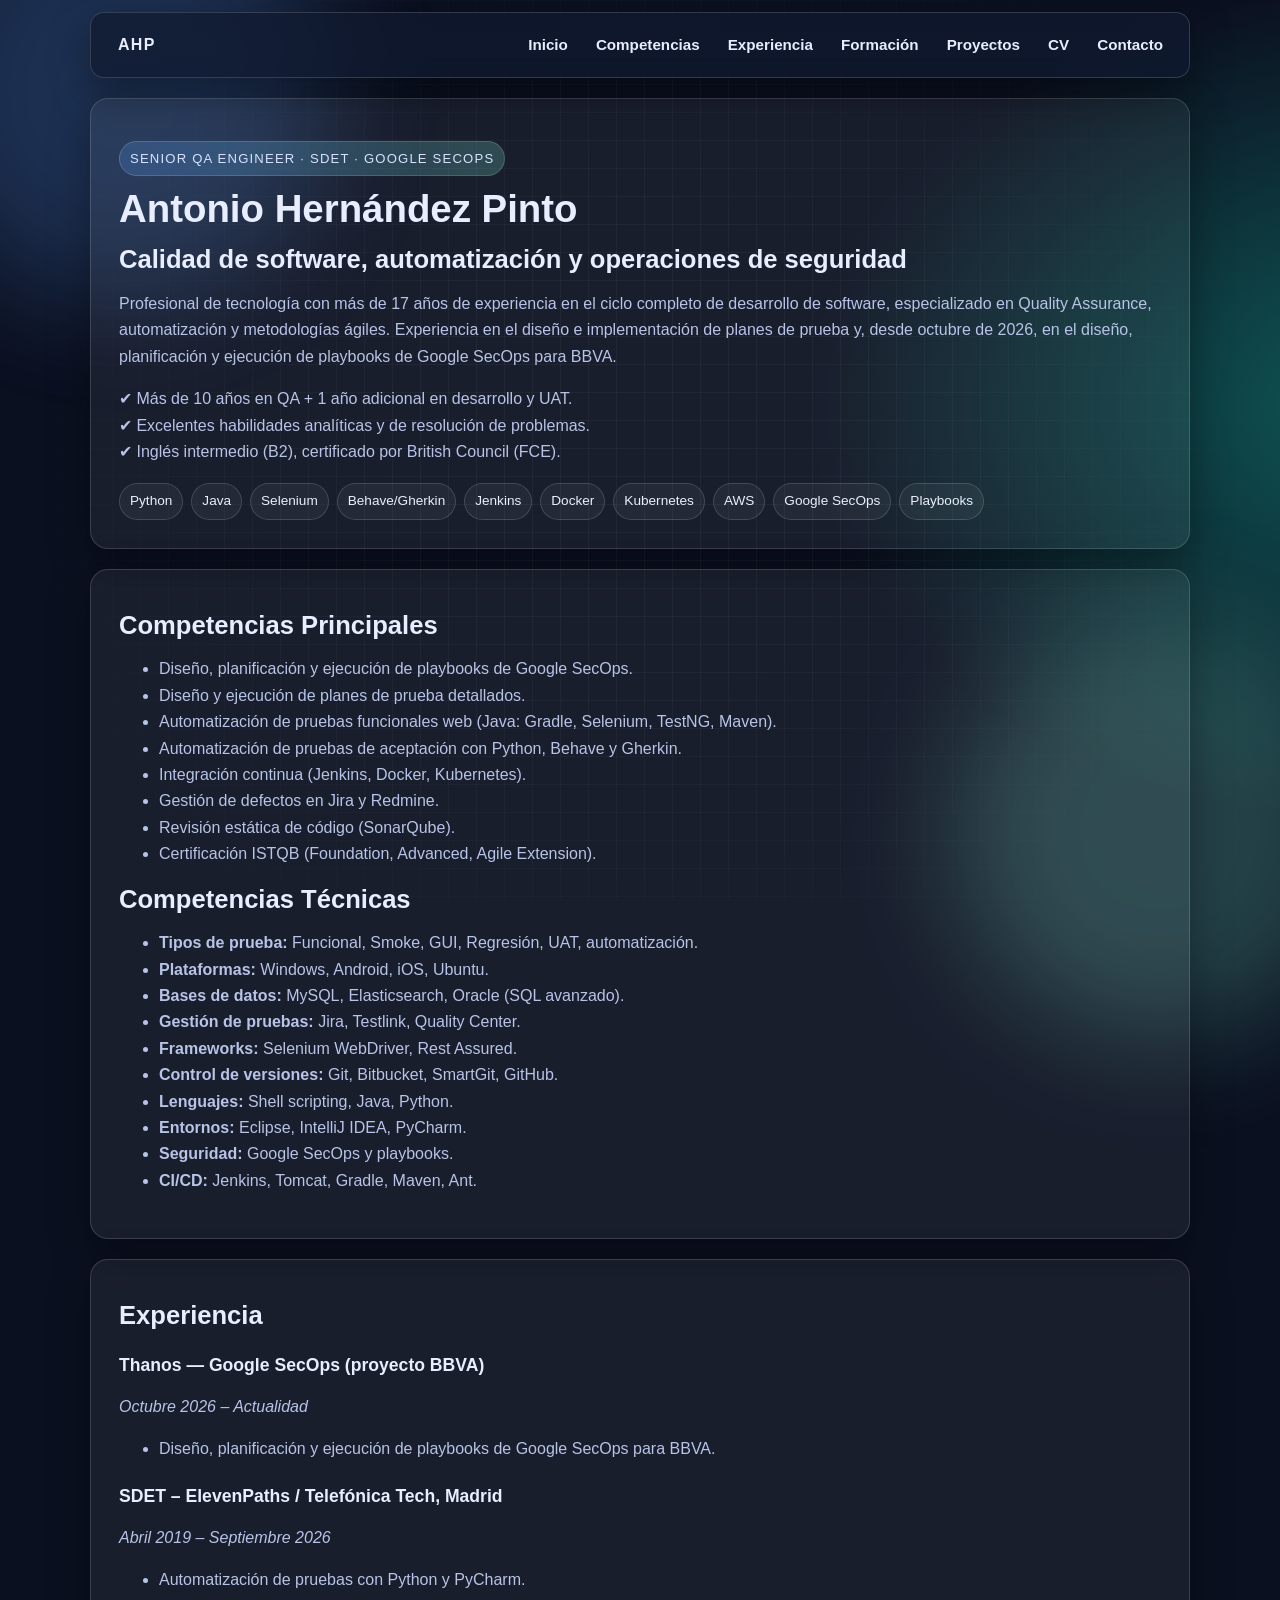
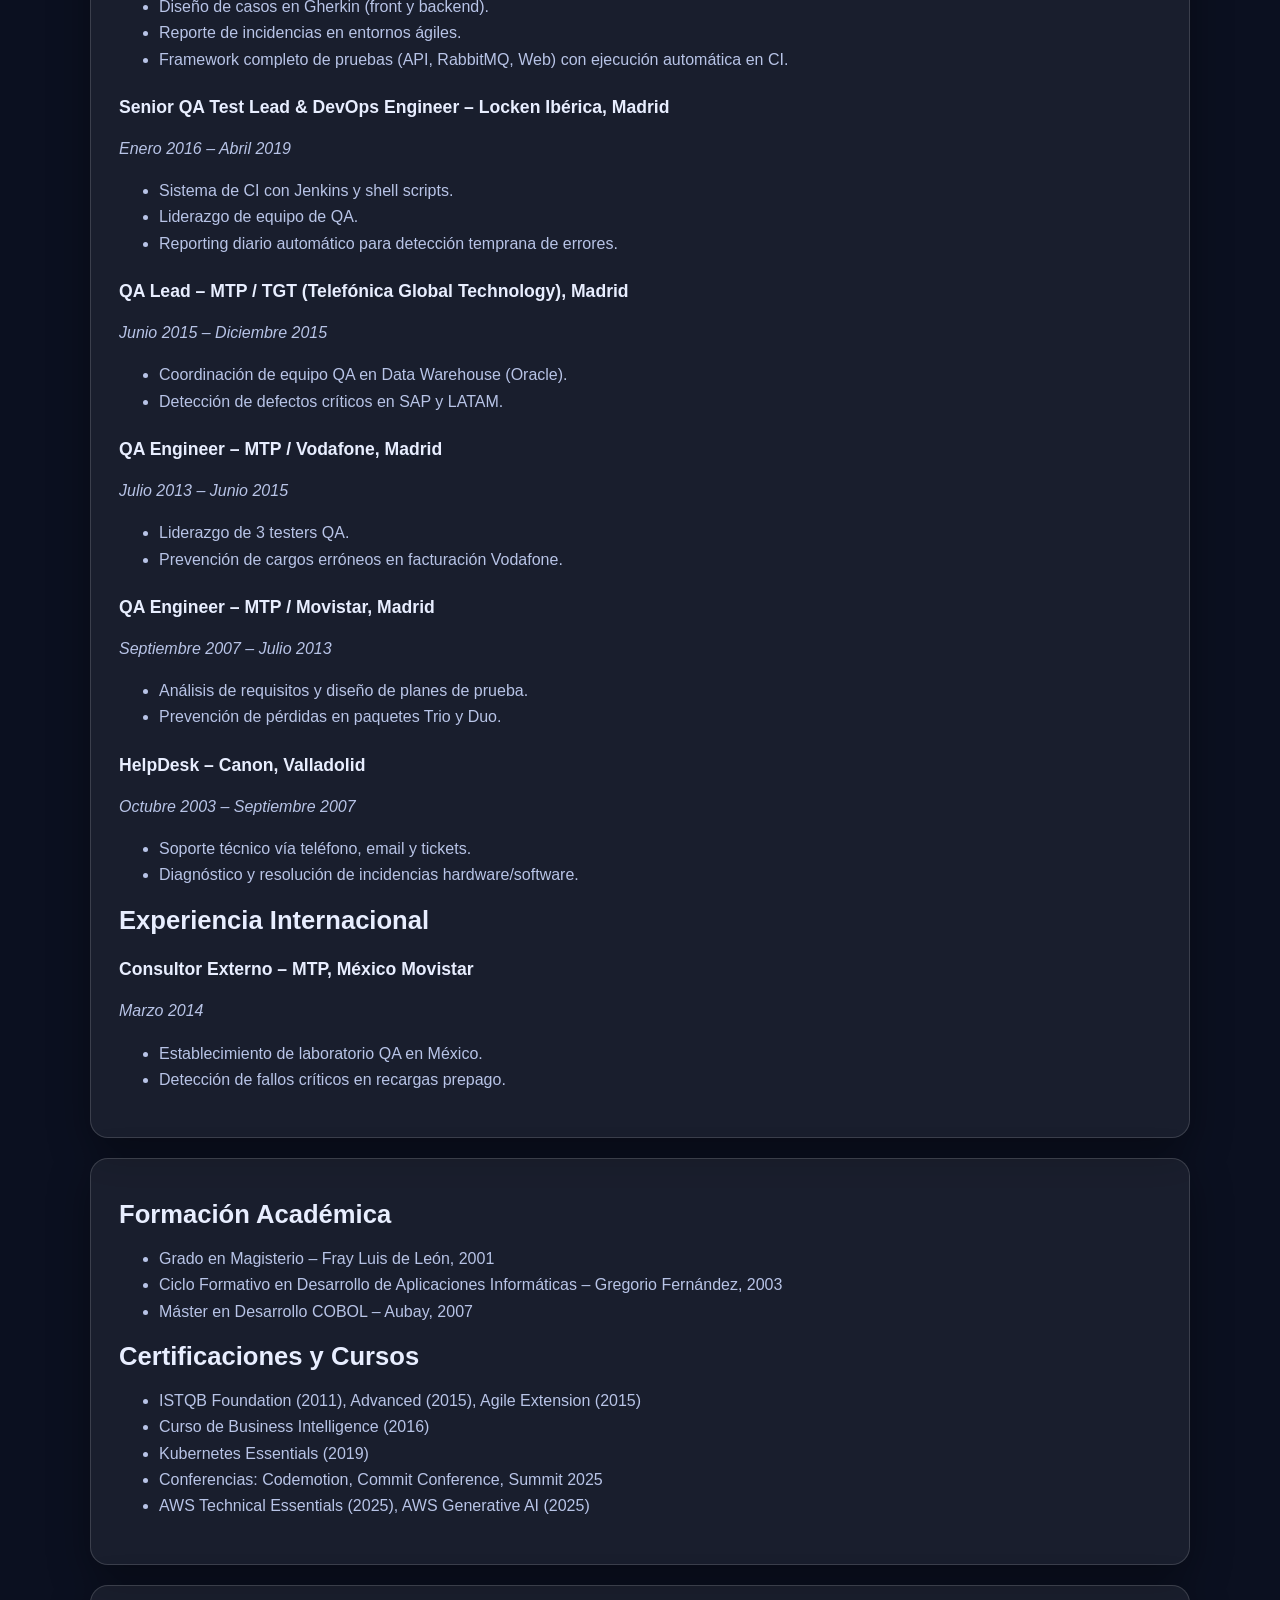
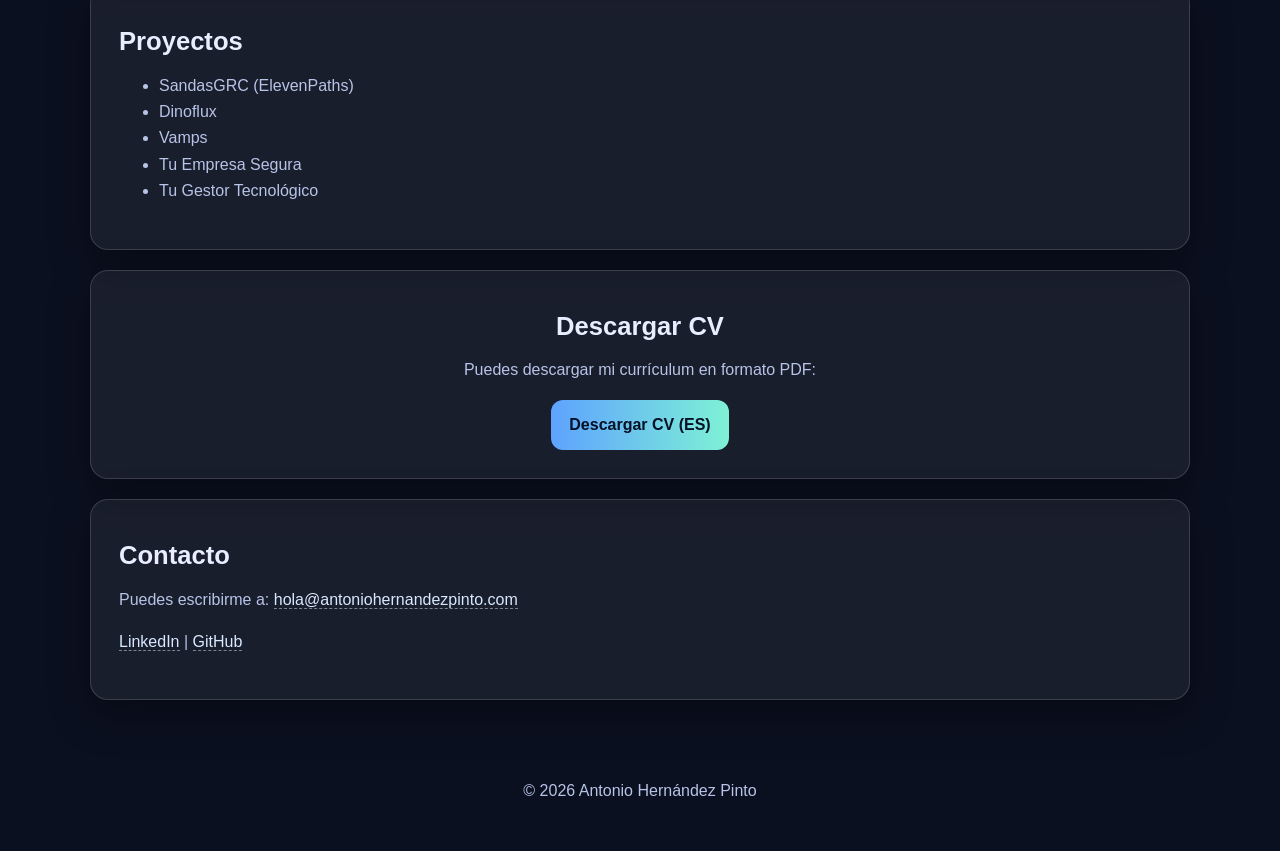
==== commit fa90f937: "Add files via upload" ====
--- a/index.html
+++ b/index.html
@@ -3,8 +3,13 @@
 <head>
   <meta charset="UTF-8" />
   <meta name="viewport" content="width=device-width, initial-scale=1.0" />
-  <title>Antonio Hernández Pinto - Senior QA Engineer</title>
-  <meta name="description" content="Senior QA Engineer | SDET | Automatización de pruebas, CI/CD, calidad de software." />
+  <title>Antonio Hernández Pinto | QA, SDET y Google SecOps</title>
+  <meta name="description" content="Profesional de tecnología con más de 17 años de experiencia en QA, automatización de pruebas, CI/CD y diseño, planificación y ejecución de playbooks de Google SecOps para BBVA." />
+  <link rel="canonical" href="https://antoniohernandezpinto.com/" />
+  <meta property="og:type" content="website" />
+  <meta property="og:title" content="Antonio Hernández Pinto | QA, SDET y Google SecOps" />
+  <meta property="og:description" content="Experiencia en calidad de software, automatización, CI/CD y Google SecOps." />
+  <meta property="og:url" content="https://antoniohernandezpinto.com/" />
   <link rel="stylesheet" href="style.css" />
   <link rel="icon" type="image/x-icon" href="favicon.ico" />
 </head>
@@ -36,14 +41,15 @@
 
   <main>
     <section id="inicio" class="section inicio card">
-      <p class="kicker">Senior QA Engineer · SDET · Telefónica Tech</p>
+      <p class="kicker">Senior QA Engineer · SDET · Google SecOps</p>
       <h1>Antonio Hernández Pinto</h1>
-      <h2>Calidad de software, automatización y CI/CD con foco en impacto real</h2>
+      <h2>Calidad de software, automatización y operaciones de seguridad</h2>
 
       <p>
-        Analista Senior de QA con más de 17 años de experiencia en el ciclo completo de desarrollo de software,
-        incluyendo diseño, desarrollo e implementación de planes de pruebas, casos de prueba y procesos de testing
-        que impulsan acciones correctivas rápidas, ahorro de costes y auditorías sin fallos.
+        Profesional de tecnología con más de 17 años de experiencia en el ciclo completo de desarrollo de software,
+        especializado en Quality Assurance, automatización y metodologías ágiles. Experiencia en el diseño e
+        implementación de planes de prueba y, desde octubre de 2026, en el diseño, planificación y ejecución
+        de playbooks de Google SecOps para BBVA.
       </p>
 
       <p>
@@ -61,12 +67,15 @@
         <span class="chip">Docker</span>
         <span class="chip">Kubernetes</span>
         <span class="chip">AWS</span>
+        <span class="chip">Google SecOps</span>
+        <span class="chip">Playbooks</span>
       </div>
     </section>
 
     <section id="competencias" class="section card">
       <h2>Competencias Principales</h2>
       <ul>
+        <li>Diseño, planificación y ejecución de playbooks de Google SecOps.</li>
         <li>Diseño y ejecución de planes de prueba detallados.</li>
         <li>Automatización de pruebas funcionales web (Java: Gradle, Selenium, TestNG, Maven).</li>
         <li>Automatización de pruebas de aceptación con Python, Behave y Gherkin.</li>
@@ -86,6 +95,7 @@
         <li><strong>Control de versiones:</strong> Git, Bitbucket, SmartGit, GitHub.</li>
         <li><strong>Lenguajes:</strong> Shell scripting, Java, Python.</li>
         <li><strong>Entornos:</strong> Eclipse, IntelliJ IDEA, PyCharm.</li>
+        <li><strong>Seguridad:</strong> Google SecOps y playbooks.</li>
         <li><strong>CI/CD:</strong> Jenkins, Tomcat, Gradle, Maven, Ant.</li>
       </ul>
     </section>
@@ -93,8 +103,14 @@
     <section id="experiencia" class="section card">
       <h2>Experiencia</h2>
 
+      <h3>Thanos — Google SecOps (proyecto BBVA)</h3>
+      <p><em>Octubre 2026 – Actualidad</em></p>
+      <ul>
+        <li>Diseño, planificación y ejecución de playbooks de Google SecOps para BBVA.</li>
+      </ul>
+
       <h3>SDET – ElevenPaths / Telefónica Tech, Madrid</h3>
-      <p><em>Abril 2019 – Actualidad</em></p>
+      <p><em>Abril 2019 – Septiembre 2026</em></p>
       <ul>
         <li>Automatización de pruebas con Python y PyCharm.</li>
         <li>Diseño de casos en Gherkin (front y backend).</li>
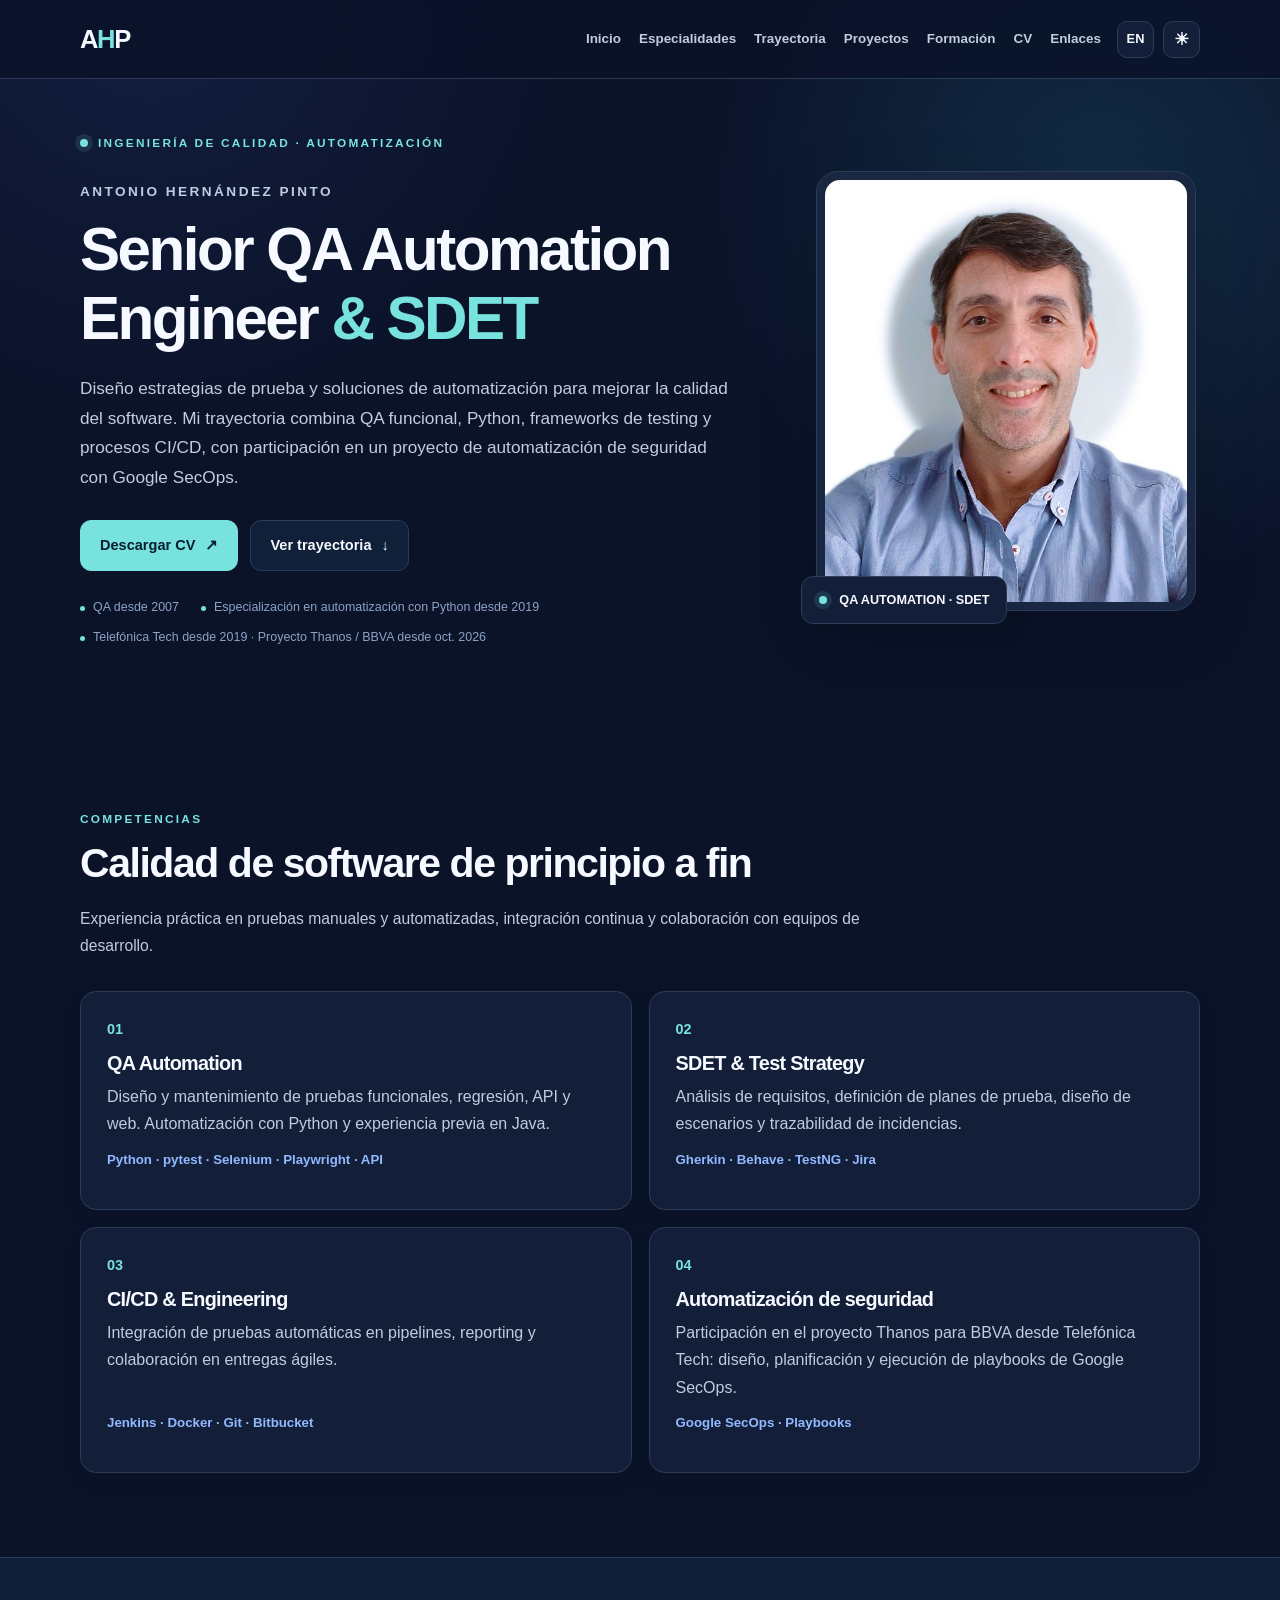
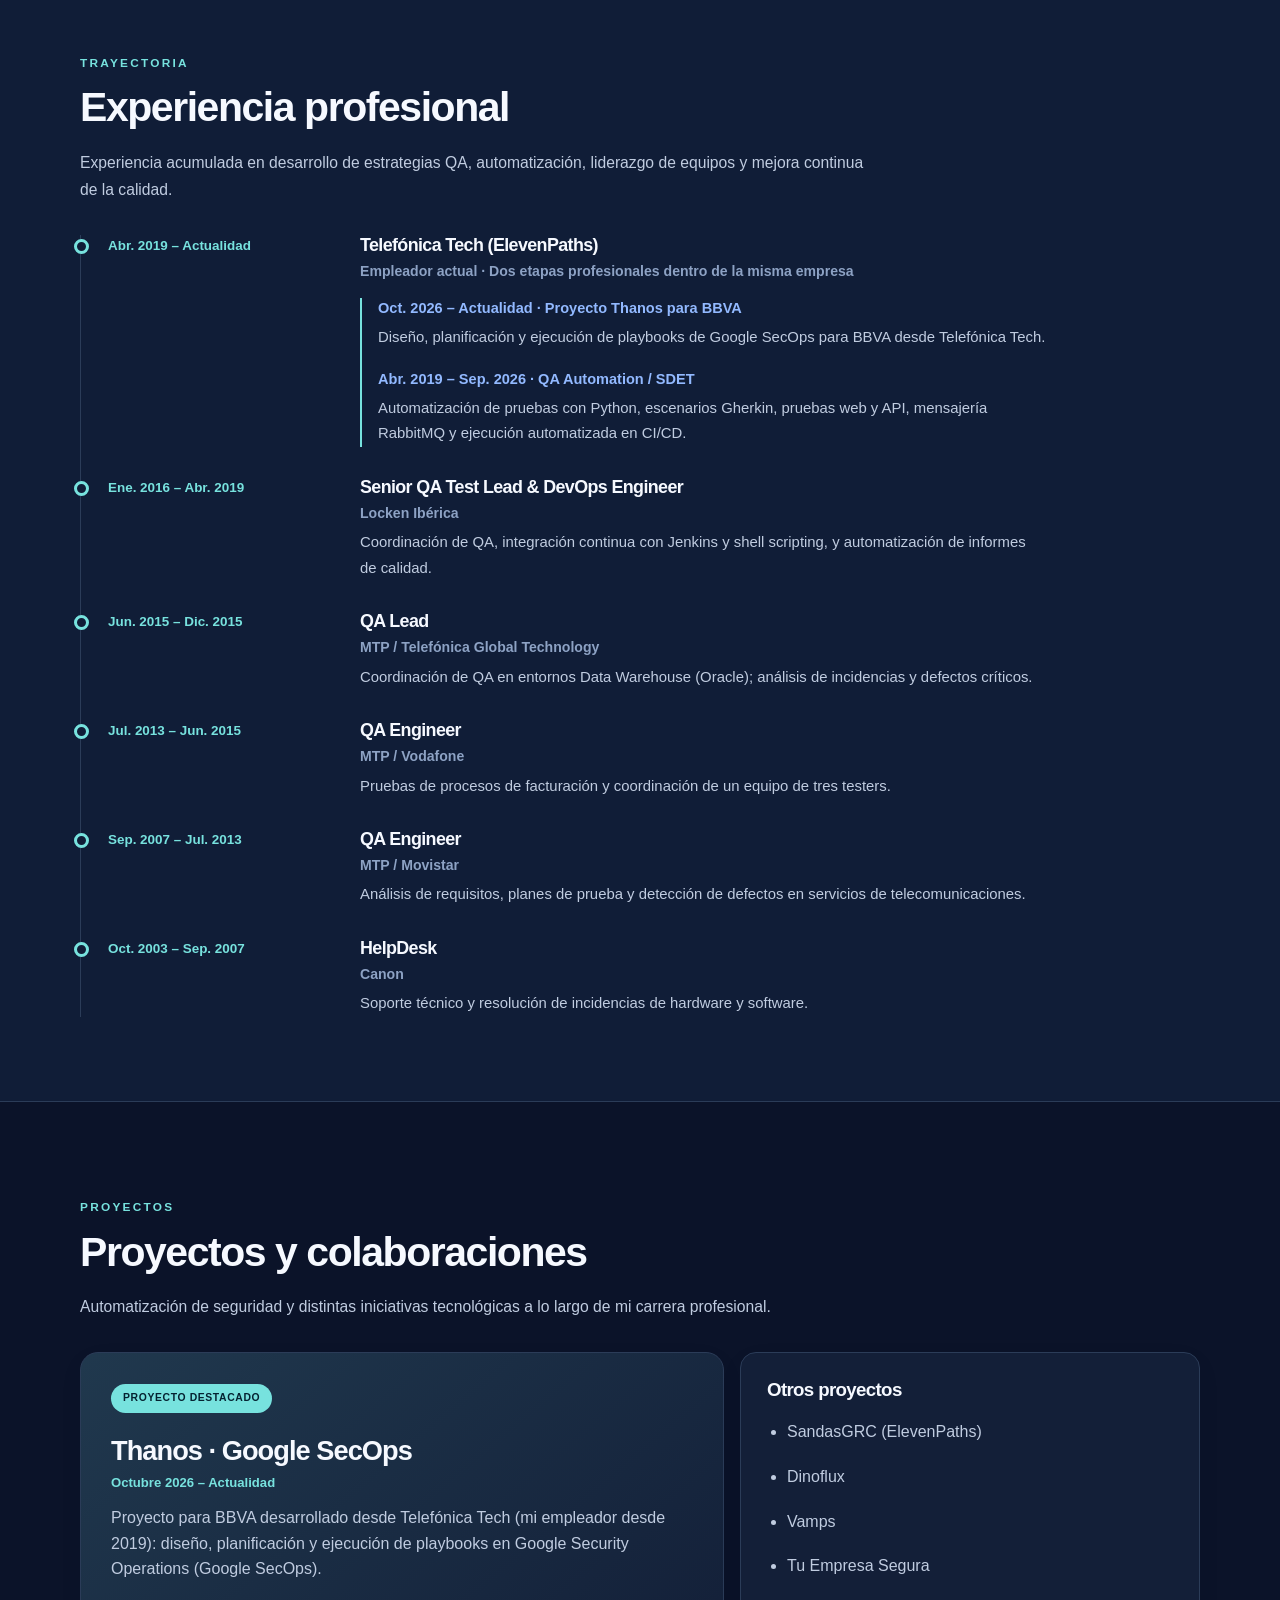
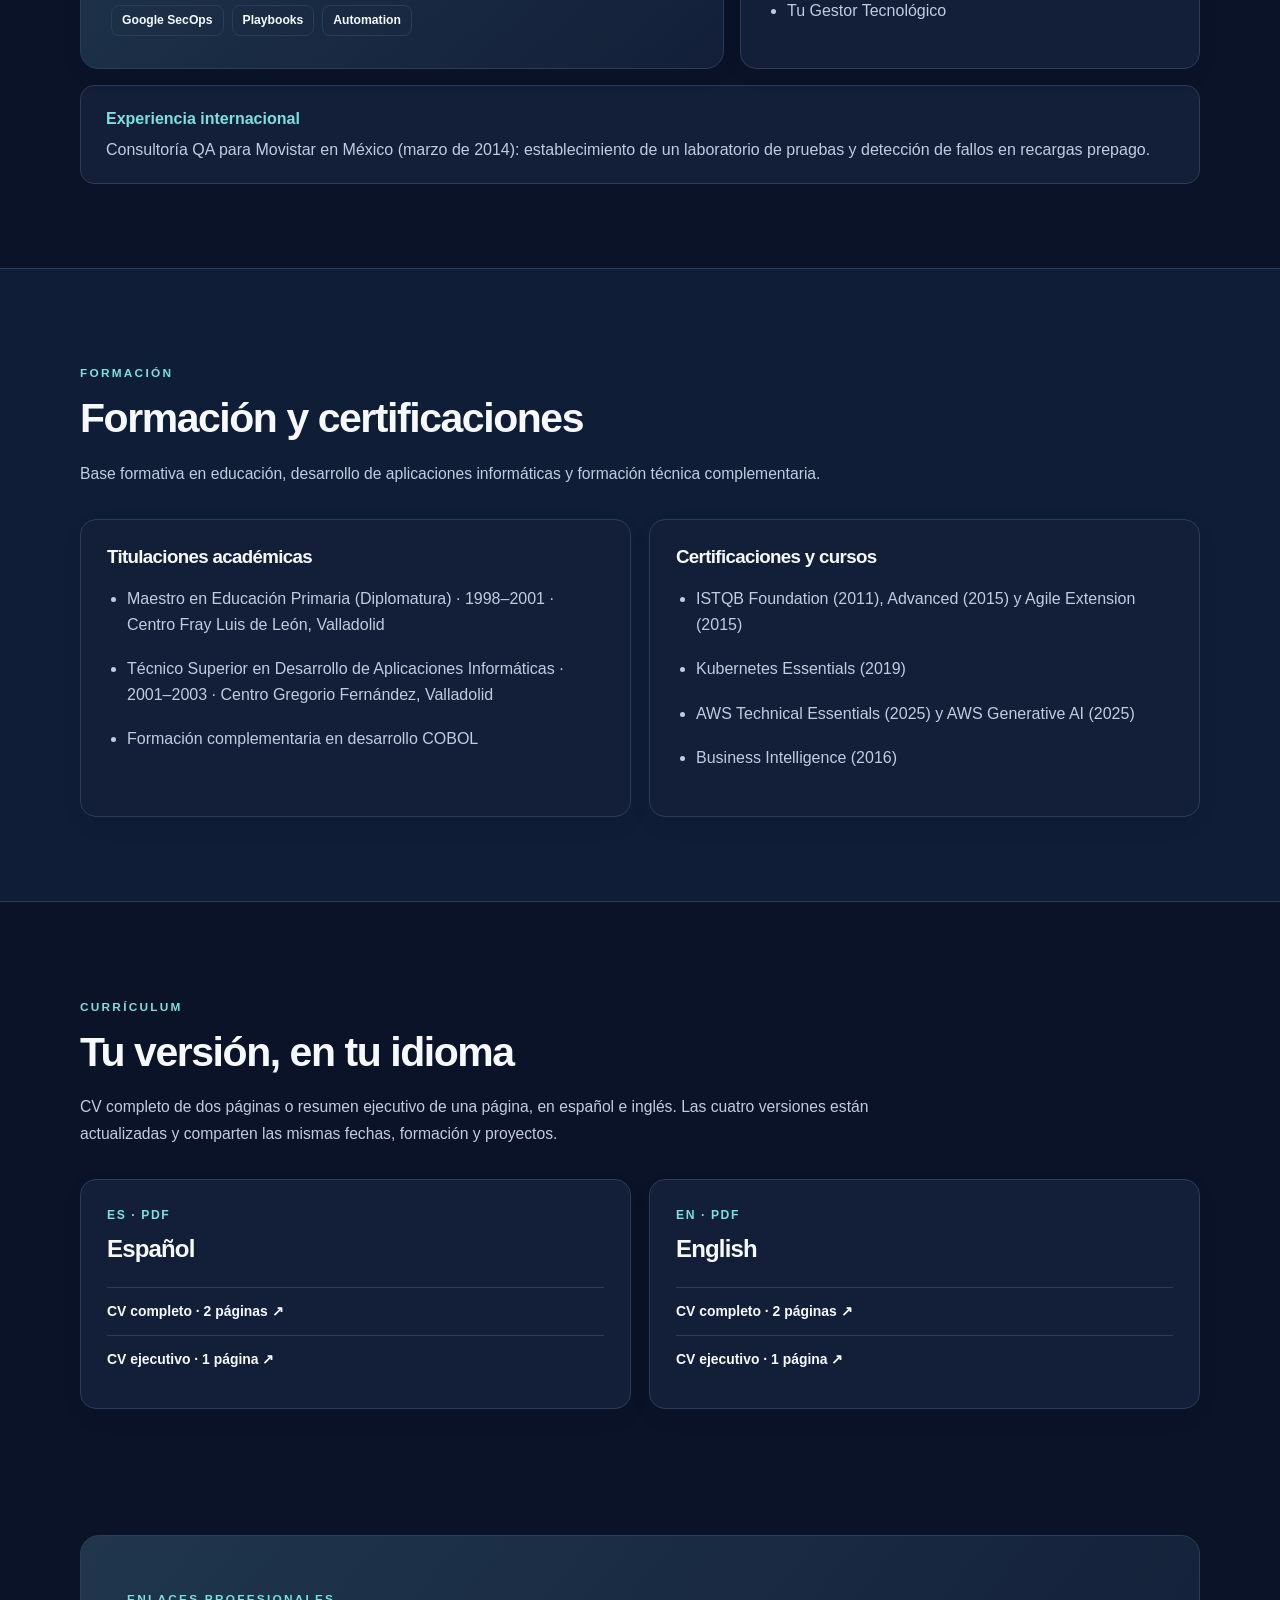
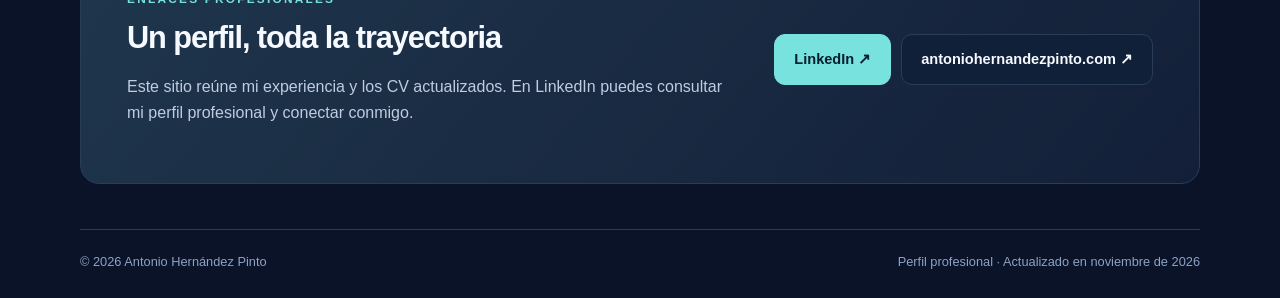
==== commit 3eef9195: "Add files via upload" ====
--- a/index.html
+++ b/index.html
@@ -1,253 +1,85 @@
 <!DOCTYPE html>
-<html lang="es">
+<html lang="es" data-theme="dark">
 <head>
-  <meta charset="UTF-8" />
-  <meta name="viewport" content="width=device-width, initial-scale=1.0" />
-  <title>Antonio Hernández Pinto | QA, SDET y Google SecOps</title>
-  <meta name="description" content="Profesional de tecnología con más de 17 años de experiencia en QA, automatización de pruebas, CI/CD y diseño, planificación y ejecución de playbooks de Google SecOps para BBVA." />
-  <link rel="canonical" href="https://antoniohernandezpinto.com/" />
-  <meta property="og:type" content="website" />
-  <meta property="og:title" content="Antonio Hernández Pinto | QA, SDET y Google SecOps" />
-  <meta property="og:description" content="Experiencia en calidad de software, automatización, CI/CD y Google SecOps." />
-  <meta property="og:url" content="https://antoniohernandezpinto.com/" />
-  <link rel="stylesheet" href="style.css" />
-  <link rel="icon" type="image/x-icon" href="favicon.ico" />
+<meta charset="utf-8">
+<meta name="viewport" content="width=device-width, initial-scale=1">
+<meta name="theme-color" content="#0b1329">
+<title>Antonio Hernández Pinto | Senior QA Automation Engineer · SDET</title>
+<meta name="description" content="Antonio Hernández Pinto: profesional QA Automation y SDET con experiencia en Python, Playwright, Selenium, pruebas API y CI/CD. Proyecto Thanos con Google SecOps.">
+<meta name="robots" content="index, follow, max-image-preview:large">
+<link rel="canonical" href="https://antoniohernandezpinto.com/">
+<link rel="alternate" hreflang="es" href="https://antoniohernandezpinto.com/">
+<link rel="alternate" hreflang="en" href="https://antoniohernandezpinto.com/en/">
+<link rel="alternate" hreflang="x-default" href="https://antoniohernandezpinto.com/">
+<link rel="icon" href="favicon.ico" sizes="any">
+<link rel="stylesheet" href="style.css">
+<meta property="og:type" content="profile">
+<meta property="og:title" content="Antonio Hernández Pinto | Senior QA Automation Engineer · SDET">
+<meta property="og:description" content="Antonio Hernández Pinto: profesional QA Automation y SDET con experiencia en Python, Playwright, Selenium, pruebas API y CI/CD. Proyecto Thanos con Google SecOps.">
+<meta property="og:url" content="https://antoniohernandezpinto.com/">
+<meta property="og:locale" content="es_ES">
+<meta property="og:image" content="https://antoniohernandezpinto.com/assets/img/social-preview.jpg">
+<meta property="og:image:width" content="1200">
+<meta property="og:image:height" content="630">
+<meta name="twitter:card" content="summary_large_image">
+<meta name="twitter:description" content="QA Automation y SDET desde 2007. Telefónica Tech desde 2019; proyecto Thanos / BBVA con Google SecOps desde 2026.">
+<meta property="og:locale:alternate" content="en_US">
+<meta name="twitter:title" content="Antonio Hernández Pinto | Senior QA Automation Engineer · SDET">
+<meta name="twitter:image" content="https://antoniohernandezpinto.com/assets/img/social-preview.jpg">
+<script type="application/ld+json">{"@context": "https://schema.org", "@type": "Person", "name": "Antonio Hernández Pinto", "url": "https://antoniohernandezpinto.com/", "jobTitle": "Senior QA Automation Engineer / SDET", "worksFor": {"@type": "Organization", "name": "Telefónica Tech"}, "sameAs": ["https://www.linkedin.com/in/antonio-hernandez-pinto/"], "knowsAbout": ["Software Quality Assurance", "Test automation", "Python", "Playwright", "Selenium", "API testing", "CI/CD", "Google SecOps"]}</script>
 </head>
 <body>
-  <div class="bg-grid" aria-hidden="true"></div>
-  <div class="bg-glow bg-glow-1" aria-hidden="true"></div>
-  <div class="bg-glow bg-glow-2" aria-hidden="true"></div>
-
-  <header>
-    <nav class="navbar">
-      <a class="logo" href="#inicio" aria-label="Inicio">AHP</a>
-
-      <div class="nav-actions">
-        <button class="menu-toggle" aria-label="Abrir menú" aria-expanded="false" aria-controls="main-menu">☰</button>
-        <button class="theme-toggle" aria-label="Cambiar tema">🌙</button>
-      </div>
-
-      <ul class="nav-links" id="main-menu">
-        <li><a href="#inicio">Inicio</a></li>
-        <li><a href="#competencias">Competencias</a></li>
-        <li><a href="#experiencia">Experiencia</a></li>
-        <li><a href="#formacion">Formación</a></li>
-        <li><a href="#proyectos">Proyectos</a></li>
-        <li><a href="#cv">CV</a></li>
-        <li><a href="#contacto">Contacto</a></li>
-      </ul>
-    </nav>
-  </header>
-
-  <main>
-    <section id="inicio" class="section inicio card">
-      <p class="kicker">Senior QA Engineer · SDET · Google SecOps</p>
-      <h1>Antonio Hernández Pinto</h1>
-      <h2>Calidad de software, automatización y operaciones de seguridad</h2>
-
-      <p>
-        Profesional de tecnología con más de 17 años de experiencia en el ciclo completo de desarrollo de software,
-        especializado en Quality Assurance, automatización y metodologías ágiles. Experiencia en el diseño e
-        implementación de planes de prueba y, desde octubre de 2026, en el diseño, planificación y ejecución
-        de playbooks de Google SecOps para BBVA.
-      </p>
-
-      <p>
-        ✔ Más de 10 años en QA + 1 año adicional en desarrollo y UAT.<br />
-        ✔ Excelentes habilidades analíticas y de resolución de problemas.<br />
-        ✔ Inglés intermedio (B2), certificado por British Council (FCE).
-      </p>
-
-      <div class="chip-wrap">
-        <span class="chip">Python</span>
-        <span class="chip">Java</span>
-        <span class="chip">Selenium</span>
-        <span class="chip">Behave/Gherkin</span>
-        <span class="chip">Jenkins</span>
-        <span class="chip">Docker</span>
-        <span class="chip">Kubernetes</span>
-        <span class="chip">AWS</span>
-        <span class="chip">Google SecOps</span>
-        <span class="chip">Playbooks</span>
-      </div>
-    </section>
-
-    <section id="competencias" class="section card">
-      <h2>Competencias Principales</h2>
-      <ul>
-        <li>Diseño, planificación y ejecución de playbooks de Google SecOps.</li>
-        <li>Diseño y ejecución de planes de prueba detallados.</li>
-        <li>Automatización de pruebas funcionales web (Java: Gradle, Selenium, TestNG, Maven).</li>
-        <li>Automatización de pruebas de aceptación con Python, Behave y Gherkin.</li>
-        <li>Integración continua (Jenkins, Docker, Kubernetes).</li>
-        <li>Gestión de defectos en Jira y Redmine.</li>
-        <li>Revisión estática de código (SonarQube).</li>
-        <li>Certificación ISTQB (Foundation, Advanced, Agile Extension).</li>
-      </ul>
-
-      <h2>Competencias Técnicas</h2>
-      <ul>
-        <li><strong>Tipos de prueba:</strong> Funcional, Smoke, GUI, Regresión, UAT, automatización.</li>
-        <li><strong>Plataformas:</strong> Windows, Android, iOS, Ubuntu.</li>
-        <li><strong>Bases de datos:</strong> MySQL, Elasticsearch, Oracle (SQL avanzado).</li>
-        <li><strong>Gestión de pruebas:</strong> Jira, Testlink, Quality Center.</li>
-        <li><strong>Frameworks:</strong> Selenium WebDriver, Rest Assured.</li>
-        <li><strong>Control de versiones:</strong> Git, Bitbucket, SmartGit, GitHub.</li>
-        <li><strong>Lenguajes:</strong> Shell scripting, Java, Python.</li>
-        <li><strong>Entornos:</strong> Eclipse, IntelliJ IDEA, PyCharm.</li>
-        <li><strong>Seguridad:</strong> Google SecOps y playbooks.</li>
-        <li><strong>CI/CD:</strong> Jenkins, Tomcat, Gradle, Maven, Ant.</li>
-      </ul>
-    </section>
-
-    <section id="experiencia" class="section card">
-      <h2>Experiencia</h2>
-
-      <h3>Thanos — Google SecOps (proyecto BBVA)</h3>
-      <p><em>Octubre 2026 – Actualidad</em></p>
-      <ul>
-        <li>Diseño, planificación y ejecución de playbooks de Google SecOps para BBVA.</li>
-      </ul>
-
-      <h3>SDET – ElevenPaths / Telefónica Tech, Madrid</h3>
-      <p><em>Abril 2019 – Septiembre 2026</em></p>
-      <ul>
-        <li>Automatización de pruebas con Python y PyCharm.</li>
-        <li>Diseño de casos en Gherkin (front y backend).</li>
-        <li>Reporte de incidencias en entornos ágiles.</li>
-        <li>Framework completo de pruebas (API, RabbitMQ, Web) con ejecución automática en CI.</li>
-      </ul>
-
-      <h3>Senior QA Test Lead & DevOps Engineer – Locken Ibérica, Madrid</h3>
-      <p><em>Enero 2016 – Abril 2019</em></p>
-      <ul>
-        <li>Sistema de CI con Jenkins y shell scripts.</li>
-        <li>Liderazgo de equipo de QA.</li>
-        <li>Reporting diario automático para detección temprana de errores.</li>
-      </ul>
-
-      <h3>QA Lead – MTP / TGT (Telefónica Global Technology), Madrid</h3>
-      <p><em>Junio 2015 – Diciembre 2015</em></p>
-      <ul>
-        <li>Coordinación de equipo QA en Data Warehouse (Oracle).</li>
-        <li>Detección de defectos críticos en SAP y LATAM.</li>
-      </ul>
-
-      <h3>QA Engineer – MTP / Vodafone, Madrid</h3>
-      <p><em>Julio 2013 – Junio 2015</em></p>
-      <ul>
-        <li>Liderazgo de 3 testers QA.</li>
-        <li>Prevención de cargos erróneos en facturación Vodafone.</li>
-      </ul>
-
-      <h3>QA Engineer – MTP / Movistar, Madrid</h3>
-      <p><em>Septiembre 2007 – Julio 2013</em></p>
-      <ul>
-        <li>Análisis de requisitos y diseño de planes de prueba.</li>
-        <li>Prevención de pérdidas en paquetes Trio y Duo.</li>
-      </ul>
-
-      <h3>HelpDesk – Canon, Valladolid</h3>
-      <p><em>Octubre 2003 – Septiembre 2007</em></p>
-      <ul>
-        <li>Soporte técnico vía teléfono, email y tickets.</li>
-        <li>Diagnóstico y resolución de incidencias hardware/software.</li>
-      </ul>
-
-      <h2>Experiencia Internacional</h2>
-      <h3>Consultor Externo – MTP, México Movistar</h3>
-      <p><em>Marzo 2014</em></p>
-      <ul>
-        <li>Establecimiento de laboratorio QA en México.</li>
-        <li>Detección de fallos críticos en recargas prepago.</li>
-      </ul>
-    </section>
-
-    <section id="formacion" class="section card">
-      <h2>Formación Académica</h2>
-      <ul>
-        <li>Grado en Magisterio – Fray Luis de León, 2001</li>
-        <li>Ciclo Formativo en Desarrollo de Aplicaciones Informáticas – Gregorio Fernández, 2003</li>
-        <li>Máster en Desarrollo COBOL – Aubay, 2007</li>
-      </ul>
-
-      <h2>Certificaciones y Cursos</h2>
-      <ul>
-        <li>ISTQB Foundation (2011), Advanced (2015), Agile Extension (2015)</li>
-        <li>Curso de Business Intelligence (2016)</li>
-        <li>Kubernetes Essentials (2019)</li>
-        <li>Conferencias: Codemotion, Commit Conference, Summit 2025</li>
-        <li>AWS Technical Essentials (2025), AWS Generative AI (2025)</li>
-      </ul>
-    </section>
-
-    <section id="proyectos" class="section card">
-      <h2>Proyectos</h2>
-      <ul>
-        <li>SandasGRC (ElevenPaths)</li>
-        <li>Dinoflux</li>
-        <li>Vamps</li>
-        <li>Tu Empresa Segura</li>
-        <li>Tu Gestor Tecnológico</li>
-      </ul>
-    </section>
-
-    <section id="cv" class="section card cv-section">
-      <h2>Descargar CV</h2>
-      <p>Puedes descargar mi currículum en formato PDF:</p>
-      <div class="cv-actions">
-        <a class="cv-btn" href="./assets/cv/Antonio_Hernandez_Pinto_RESUME_linkedIn_version.pdf" target="_blank" rel="noopener">
-          Descargar CV (ES)
-        </a>
-      </div>
-    </section>
-
-    <section id="contacto" class="section card contacto">
-      <h2>Contacto</h2>
-      <p>Puedes escribirme a: <a href="mailto:hola@antoniohernandezpinto.com">hola@antoniohernandezpinto.com</a></p>
-      <p>
-        <a href="https://www.linkedin.com/in/antonio-hernandez-pinto" target="_blank" rel="noopener">LinkedIn</a> |
-        <a href="https://github.com/antoniohernandezpinto" target="_blank" rel="noopener">GitHub</a>
-      </p>
-    </section>
-  </main>
-
-  <footer>
-    <p>© 2026 Antonio Hernández Pinto</p>
-  </footer>
-
-  <script>
-    const toggle = document.querySelector('.menu-toggle');
-    const nav = document.querySelector('.nav-links');
-    const themeBtn = document.querySelector('.theme-toggle');
-
-    // menú mobile
-    toggle.addEventListener('click', () => {
-      const isOpen = nav.classList.toggle('active');
-      toggle.setAttribute('aria-expanded', String(isOpen));
-    });
-
-    // cerrar menú al hacer click en link (mobile)
-    document.querySelectorAll('.nav-links a').forEach(link => {
-      link.addEventListener('click', () => {
-        nav.classList.remove('active');
-        toggle.setAttribute('aria-expanded', 'false');
-      });
-    });
-
-    // tema persistente
-    const savedTheme = localStorage.getItem('theme');
-    if (savedTheme === 'dark') {
-      document.body.classList.add('dark');
-      themeBtn.textContent = '☀️';
-    }
-
-    themeBtn.addEventListener('click', () => {
-      document.body.classList.toggle('dark');
-      const isDark = document.body.classList.contains('dark');
-      themeBtn.textContent = isDark ? '☀️' : '🌙';
-      localStorage.setItem('theme', isDark ? 'dark' : 'light');
-    });
-  </script>
+<a class="skip-link" href="#contenido">Saltar al contenido</a>
+<header class="site-header">
+ <nav class="navbar wrap" aria-label="Navegación principal">
+  <a href="#inicio" class="monogram" aria-label="Antonio Hernández Pinto — Home">A<span>H</span>P</a>
+  <div class="navlinks" id="main-menu">
+   <a href="#inicio">Inicio</a><a href="#especialidades">Especialidades</a><a href="#trayectoria">Trayectoria</a><a href="#proyectos">Proyectos</a><a href="#formacion">Formación</a><a href="#cv">CV</a><a href="#contacto">Enlaces</a>
+  </div>
+  <div class="nav-actions">
+   <a class="language-switch" href="en/" lang="en" aria-label="English version">EN</a>
+   <button type="button" class="theme-switch" aria-label="Cambiar tema claro u oscuro" title="Cambiar tema claro u oscuro"><span class="theme-icon" aria-hidden="true">☀</span></button>
+   <button type="button" class="menu-switch" aria-controls="main-menu" aria-expanded="false" aria-label="Abrir menú"><span aria-hidden="true">☰</span></button>
+  </div>
+ </nav>
+</header>
+<main id="contenido">
+<section class="hero wrap" id="inicio">
+  <div class="hero-content">
+   <div class="eyebrow"><span class="signal"></span>INGENIERÍA DE CALIDAD · AUTOMATIZACIÓN</div>
+   <p class="hero-name">ANTONIO HERNÁNDEZ PINTO</p>
+   <h1>Senior QA Automation Engineer <span class="accent">&amp; SDET</span></h1>
+   <p class="lead">Diseño estrategias de prueba y soluciones de automatización para mejorar la calidad del software. Mi trayectoria combina QA funcional, Python, frameworks de testing y procesos CI/CD, con participación en un proyecto de automatización de seguridad con Google SecOps.</p>
+   <div class="hero-actions"><a class="btn primary" href="#cv">Descargar CV <span aria-hidden="true">↗</span></a><a class="btn secondary" href="#trayectoria">Ver trayectoria <span aria-hidden="true">↓</span></a></div>
+   <ul class="quickfacts"><li>QA desde 2007</li><li>Especialización en automatización con Python desde 2019</li><li>Telefónica Tech desde 2019 · Proyecto Thanos / BBVA desde oct. 2026</li></ul>
+  </div>
+  <div class="portrait-card"><div class="portrait-frame"><img src="assets/img/antonio-hernandez-pinto.jpg" width="590" height="663" fetchpriority="high" alt="Antonio Hernández Pinto"></div><div class="portrait-caption"><span class="dot"></span>QA AUTOMATION · SDET</div></div>
+</section>
+<section class="content-section" id="especialidades"><div class="wrap">
+ <p class="section-eyebrow">COMPETENCIAS</p><h2>Calidad de software de principio a fin</h2><p class="section-lead">Experiencia práctica en pruebas manuales y automatizadas, integración continua y colaboración con equipos de desarrollo.</p>
+ <div class="specialties"><article class="specialty"><div class="specialty-no">01</div><h3>QA Automation</h3><p>Diseño y mantenimiento de pruebas funcionales, regresión, API y web. Automatización con Python y experiencia previa en Java.</p><p class="techline">Python · pytest · Selenium · Playwright · API</p></article><article class="specialty"><div class="specialty-no">02</div><h3>SDET &amp; Test Strategy</h3><p>Análisis de requisitos, definición de planes de prueba, diseño de escenarios y trazabilidad de incidencias.</p><p class="techline">Gherkin · Behave · TestNG · Jira</p></article><article class="specialty"><div class="specialty-no">03</div><h3>CI/CD &amp; Engineering</h3><p>Integración de pruebas automáticas en pipelines, reporting y colaboración en entregas ágiles.</p><p class="techline">Jenkins · Docker · Git · Bitbucket</p></article><article class="specialty"><div class="specialty-no">04</div><h3>Automatización de seguridad</h3><p>Participación en el proyecto Thanos para BBVA desde Telefónica Tech: diseño, planificación y ejecución de playbooks de Google SecOps.</p><p class="techline">Google SecOps · Playbooks</p></article></div>
+</div></section>
+<section class="content-section alt" id="trayectoria"><div class="wrap">
+ <p class="section-eyebrow">TRAYECTORIA</p><h2>Experiencia profesional</h2><p class="section-lead">Experiencia acumulada en desarrollo de estrategias QA, automatización, liderazgo de equipos y mejora continua de la calidad.</p>
+ <div class="timeline"><article class="timeline-item"><div class="timeline-date">Abr. 2019 – Actualidad</div><div class="timeline-text"><h3>Telefónica Tech (ElevenPaths)</h3><p class="company">Empleador actual · Dos etapas profesionales dentro de la misma empresa</p><div class="role-phases"><div class="role-phase"><h4>Oct. 2026 – Actualidad · Proyecto Thanos para BBVA</h4><p>Diseño, planificación y ejecución de playbooks de Google SecOps para BBVA desde Telefónica Tech.</p></div><div class="role-phase"><h4>Abr. 2019 – Sep. 2026 · QA Automation / SDET</h4><p>Automatización de pruebas con Python, escenarios Gherkin, pruebas web y API, mensajería RabbitMQ y ejecución automatizada en CI/CD.</p></div></div></div></article><article class="timeline-item"><div class="timeline-date">Ene. 2016 – Abr. 2019</div><div class="timeline-text"><h3>Senior QA Test Lead &amp; DevOps Engineer</h3><p class="company">Locken Ibérica</p><p>Coordinación de QA, integración continua con Jenkins y shell scripting, y automatización de informes de calidad.</p></div></article><article class="timeline-item"><div class="timeline-date">Jun. 2015 – Dic. 2015</div><div class="timeline-text"><h3>QA Lead</h3><p class="company">MTP / Telefónica Global Technology</p><p>Coordinación de QA en entornos Data Warehouse (Oracle); análisis de incidencias y defectos críticos.</p></div></article><article class="timeline-item"><div class="timeline-date">Jul. 2013 – Jun. 2015</div><div class="timeline-text"><h3>QA Engineer</h3><p class="company">MTP / Vodafone</p><p>Pruebas de procesos de facturación y coordinación de un equipo de tres testers.</p></div></article><article class="timeline-item"><div class="timeline-date">Sep. 2007 – Jul. 2013</div><div class="timeline-text"><h3>QA Engineer</h3><p class="company">MTP / Movistar</p><p>Análisis de requisitos, planes de prueba y detección de defectos en servicios de telecomunicaciones.</p></div></article><article class="timeline-item"><div class="timeline-date">Oct. 2003 – Sep. 2007</div><div class="timeline-text"><h3>HelpDesk</h3><p class="company">Canon</p><p>Soporte técnico y resolución de incidencias de hardware y software.</p></div></article></div>
+</div></section>
+<section class="content-section" id="proyectos"><div class="wrap">
+ <p class="section-eyebrow">PROYECTOS</p><h2>Proyectos y colaboraciones</h2><p class="section-lead">Automatización de seguridad y distintas iniciativas tecnológicas a lo largo de mi carrera profesional.</p>
+ <div class="project-grid"><article class="feature-project"><span class="small-pill">Proyecto destacado</span><h3>Thanos · Google SecOps</h3><p class="project-date">Octubre 2026 – Actualidad</p><p>Proyecto para BBVA desarrollado desde Telefónica Tech (mi empleador desde 2019): diseño, planificación y ejecución de playbooks en Google Security Operations (Google SecOps).</p><div class="project-tags"><span>Google SecOps</span><span>Playbooks</span><span>Automation</span></div></article>
+ <div class="secondary-projects"><h3>Otros proyectos</h3><ul><li>SandasGRC (ElevenPaths)</li><li>Dinoflux</li><li>Vamps</li><li>Tu Empresa Segura</li><li>Tu Gestor Tecnológico</li></ul></div></div>
+ <div class="international"><strong>Experiencia internacional</strong><p>Consultoría QA para Movistar en México (marzo de 2014): establecimiento de un laboratorio de pruebas y detección de fallos en recargas prepago.</p></div>
+</div></section>
+<section class="content-section alt" id="formacion"><div class="wrap">
+ <p class="section-eyebrow">FORMACIÓN</p><h2>Formación y certificaciones</h2><p class="section-lead">Base formativa en educación, desarrollo de aplicaciones informáticas y formación técnica complementaria.</p>
+ <div class="columns"><div class="detail-card"><h3>Titulaciones académicas</h3><ul><li>Maestro en Educación Primaria (Diplomatura) · 1998–2001 · Centro Fray Luis de León, Valladolid</li><li>Técnico Superior en Desarrollo de Aplicaciones Informáticas · 2001–2003 · Centro Gregorio Fernández, Valladolid</li><li>Formación complementaria en desarrollo COBOL</li></ul></div><div class="detail-card"><h3>Certificaciones y cursos</h3><ul><li>ISTQB Foundation (2011), Advanced (2015) y Agile Extension (2015)</li><li>Kubernetes Essentials (2019)</li><li>AWS Technical Essentials (2025) y AWS Generative AI (2025)</li><li>Business Intelligence (2016)</li></ul></div></div>
+</div></section>
+<section class="content-section" id="cv"><div class="wrap">
+ <p class="section-eyebrow">CURRÍCULUM</p><h2>Tu versión, en tu idioma</h2><p class="section-lead">CV completo de dos páginas o resumen ejecutivo de una página, en español e inglés. Las cuatro versiones están actualizadas y comparten las mismas fechas, formación y proyectos.</p>
+ <div class="cv-grid"><div class="cv-tile"><div class="cv-tag">ES · PDF</div><h3>Español</h3><a href="assets/cv/Antonio_Hernandez_Pinto_CV_ES_completo.pdf" download>CV completo · 2 páginas ↗</a><a href="assets/cv/Antonio_Hernandez_Pinto_CV_ES_1pagina.pdf" download>CV ejecutivo · 1 página ↗</a></div><div class="cv-tile"><div class="cv-tag">EN · PDF</div><h3>English</h3><a href="assets/cv/Antonio_Hernandez_Pinto_CV_EN_full.pdf" download>CV completo · 2 páginas ↗</a><a href="assets/cv/Antonio_Hernandez_Pinto_CV_EN_1page.pdf" download>CV ejecutivo · 1 página ↗</a></div></div>
+ </div></section>
+<section class="contact-banner wrap" id="contacto"><div><p class="section-eyebrow">ENLACES PROFESIONALES</p><h2>Un perfil, toda la trayectoria</h2><p>Este sitio reúne mi experiencia y los CV actualizados. En LinkedIn puedes consultar mi perfil profesional y conectar conmigo.</p></div><div class="contact-links"><a class="btn primary" href="https://www.linkedin.com/in/antonio-hernandez-pinto/" target="_blank" rel="noopener noreferrer" aria-label="Consultar mi perfil de LinkedIn">LinkedIn ↗</a><a class="btn secondary" href="https://antoniohernandezpinto.com/" target="_blank" rel="noopener noreferrer">antoniohernandezpinto.com ↗</a></div></section>
+</main>
+<footer class="wrap footer"><span>© 2026 Antonio Hernández Pinto</span><span>Perfil profesional · Actualizado en noviembre de 2026</span></footer>
+<script src="assets/site.js" defer></script>
 </body>
-</html>
+</html>
--- a/style.css
+++ b/style.css
@@ -1,281 +1,40 @@
-:root {
-  --bg: #0b1020;
-  --bg-soft: #111a2f;
-  --surface: rgba(255, 255, 255, 0.06);
-  --surface-border: rgba(255, 255, 255, 0.15);
-  --text: #e8eeff;
-  --muted: #b8c4e7;
-  --brand: #5ea2ff;
-  --brand-2: #7ef2d5;
-  --shadow: 0 14px 40px rgba(0, 0, 0, 0.35);
-}
+:root{color-scheme:dark;--bg:#0b1329;--bg2:#101d37;--paper:#131f38;--paper2:#192742;--line:#2b3c58;--text:#f6f9ff;--muted:#c0cce0;--subtle:#8da2c4;--accent:#77e2de;--accent-2:#92b9ff;--btn:#102038;--shadow:0 20px 80px rgba(0,0,0,.24)}
+:root[data-theme="light"]{color-scheme:light;--bg:#f7f9fd;--bg2:#edf3fa;--paper:#fff;--paper2:#f0f5fb;--line:#d8e1ec;--text:#10243f;--muted:#3b4c63;--subtle:#546a85;--accent:#087d82;--accent-2:#1963bf;--btn:#fff;--shadow:0 12px 40px rgba(9,34,73,.07)}
+*{box-sizing:border-box}html{scroll-behavior:smooth;scroll-padding-top:90px}body{margin:0;background:var(--bg);color:var(--text);font-family:Inter,"Segoe UI",Roboto,Arial,sans-serif;line-height:1.6;-webkit-font-smoothing:antialiased}body::before{content:"";z-index:-1;position:absolute;top:0;left:0;right:0;height:680px;pointer-events:none;background:radial-gradient(circle at 86% 28%,rgba(42,133,167,.22),transparent 33%),radial-gradient(circle at 12% 0%,rgba(52,69,150,.20),transparent 33%)}a{color:inherit}a:focus-visible,button:focus-visible{outline:3px solid var(--accent);outline-offset:3px}.wrap{width:min(1120px,calc(100% - 44px));margin-inline:auto}.skip-link{position:absolute;top:-100px;left:12px;background:var(--accent);color:#062434;padding:10px;z-index:10}.skip-link:focus{top:5px}.site-header{position:sticky;top:0;z-index:9;background:color-mix(in srgb,var(--bg) 87%,transparent);backdrop-filter:blur(14px);border-bottom:1px solid var(--line)}.navbar{min-height:78px;display:flex;justify-content:space-between;align-items:center;gap:16px}.monogram{font-weight:900;letter-spacing:-.055em;font-size:1.6rem;text-decoration:none}.monogram span{color:var(--accent)}.navlinks{display:flex;align-items:center;gap:18px;margin-left:auto}.navlinks a{text-decoration:none;color:var(--muted);font-size:.84rem;font-weight:650;transition:color .2s}.navlinks a:hover{color:var(--accent)}.nav-actions{display:flex;align-items:center;gap:9px}.language-switch,.theme-switch,.menu-switch{display:grid;place-items:center;min-width:37px;height:37px;border:1px solid var(--line);border-radius:10px;background:var(--paper);color:var(--text);text-decoration:none;font-size:.8rem;font-weight:800;cursor:pointer}.theme-switch{font-size:1.08rem}.menu-switch{display:none;font-size:1.15rem}.hero{min-height:615px;display:grid;grid-template-columns:minmax(0,1.4fr) minmax(270px,.8fr);align-items:center;gap:65px;padding:68px 0 79px}.eyebrow,.section-eyebrow{font-size:.74rem;letter-spacing:.19em;font-weight:800;color:var(--accent);text-transform:uppercase}.eyebrow{display:flex;align-items:center;gap:10px}.signal,.dot{display:inline-block;width:8px;height:8px;background:var(--accent);border-radius:50%;box-shadow:0 0 0 5px color-mix(in srgb,var(--accent) 12%,transparent)}.hero-name{font-size:.85rem;letter-spacing:.18em;font-weight:750;margin:28px 0 12px;color:var(--muted)}h1,h2,h3{line-height:1.16;letter-spacing:-.035em}h1{font-size:clamp(2.4rem,4.7vw,4.55rem);margin:0 0 20px;font-weight:850}h2{font-size:clamp(1.85rem,3.2vw,2.9rem);margin:8px 0 18px}.accent{color:var(--accent)}.lead{font-size:1.05rem;color:var(--muted);max-width:650px;line-height:1.77}.hero-actions{display:flex;gap:12px;flex-wrap:wrap;margin:27px 0}.btn{display:inline-flex;align-items:center;justify-content:center;gap:10px;text-decoration:none;font-weight:800;font-size:.91rem;border-radius:11px;padding:13px 19px;border:1px solid var(--line);transition:transform .2s,background .2s}.btn:hover{transform:translateY(-2px)}.btn.primary{background:var(--accent);color:#061e2e;border-color:var(--accent)}.btn.secondary{background:var(--btn);color:var(--text)}.quickfacts{display:flex;gap:10px 22px;flex-wrap:wrap;list-style:none;padding:0;margin:23px 0 0;color:var(--subtle);font-size:.78rem}.quickfacts li{position:relative;padding-left:13px}.quickfacts li::before{position:absolute;top:8px;left:0;content:'';width:5px;height:5px;background:var(--accent);border-radius:50%}.portrait-card{position:relative;max-width:380px;margin:auto}.portrait-frame{padding:10px;border:1px solid var(--line);background:var(--paper2);border-radius:28px;box-shadow:var(--shadow);transform:rotate(1deg)}.portrait-frame img{display:block;width:100%;height:auto;aspect-ratio:6/7;object-fit:cover;object-position:center top;border-radius:19px}.portrait-caption{position:absolute;bottom:-18px;left:-29px;display:flex;align-items:center;gap:12px;padding:13px 17px;background:var(--paper);border:1px solid var(--line);border-radius:12px;box-shadow:var(--shadow);font-size:.79rem;font-weight:850;color:var(--text)}.content-section{padding:84px 0;scroll-margin-top:70px}.content-section.alt{background:var(--bg2);border-top:1px solid var(--line);border-bottom:1px solid var(--line)}.section-lead{color:var(--muted);max-width:790px;font-size:.98rem;margin-bottom:31px}.specialties{display:grid;grid-template-columns:repeat(2,minmax(0,1fr));gap:17px}.specialty,.detail-card,.secondary-projects,.cv-tile{background:var(--paper);border:1px solid var(--line);border-radius:16px;padding:26px}.specialty{display:flex;flex-direction:column;min-height:235px}.specialty-no{font-weight:900;font-size:.9rem;color:var(--accent);margin-bottom:11px}.specialty h3{margin:0 0 8px;font-size:1.2rem}.specialty p,.feature-project p,.detail-card li,.secondary-projects li,.international p{color:var(--muted);margin:0 0 12px}.specialty .techline{margin-top:auto;color:var(--accent-2);font-size:.83rem;font-weight:750}.timeline{margin-top:30px;border-left:1px solid var(--line)}.timeline-item{display:grid;grid-template-columns:220px 1fr;gap:32px;padding:0 0 30px 27px;position:relative}.timeline-item:last-child{padding-bottom:0}.timeline-item::before{content:'';position:absolute;width:9px;height:9px;border:3px solid var(--accent);border-radius:50%;background:var(--bg2);left:-7px;top:4px}.timeline-date{font-size:.84rem;color:var(--accent);font-weight:800}.timeline-text h3{margin:0 0 4px;font-size:1.07rem}.timeline-text .company{color:var(--subtle);font-weight:700;font-size:.88rem;margin:0 0 6px}.timeline-text p:not(.company){color:var(--muted);font-size:.93rem;margin:0;max-width:680px}.project-grid{display:grid;grid-template-columns:1.4fr 1fr;gap:16px}.feature-project{padding:30px;border-radius:18px;background:linear-gradient(140deg,color-mix(in srgb,var(--accent) 13%,var(--paper)),var(--paper));border:1px solid var(--line)}.small-pill{display:inline-block;background:var(--accent);color:#052231;border-radius:99px;padding:6px 12px;text-transform:uppercase;letter-spacing:.06em;font-size:.65rem;font-weight:900}.feature-project h3{font-size:1.7rem;margin:22px 0 6px}.project-date{font-size:.82rem;font-weight:800;color:var(--accent)!important}.project-tags{display:flex;gap:8px;flex-wrap:wrap;margin-top:23px}.project-tags span{color:var(--text);font-weight:700;border-radius:8px;border:1px solid var(--line);padding:5px 10px;font-size:.76rem}.secondary-projects h3{margin-top:0}.secondary-projects ul,.detail-card ul{padding-left:20px;margin-bottom:0}.secondary-projects li,.detail-card li{padding-bottom:7px}.international{margin-top:16px;padding:20px 25px;border:1px solid var(--line);border-radius:14px;background:var(--paper)}.international strong{color:var(--accent)}.international p{margin:5px 0 0}.columns,.cv-grid{display:grid;grid-template-columns:repeat(2,minmax(0,1fr));gap:18px}.detail-card h3{margin-top:0}.cv-tile .cv-tag{font-size:.76rem;color:var(--accent);letter-spacing:.13em;font-weight:850}.cv-tile h3{font-size:1.5rem;margin:10px 0 24px}.cv-tile a{display:flex;align-items:center;justify-content:space-between;text-decoration:none;padding:12px 0;font-weight:800;border-top:1px solid var(--line);font-size:.87rem;color:var(--text)}.cv-tile a:hover{color:var(--accent)}.contact-banner{margin-block:42px 45px;padding:45px;background:linear-gradient(130deg,color-mix(in srgb,var(--accent) 12%,var(--paper)),var(--paper));border:1px solid var(--line);border-radius:22px;display:flex;justify-content:space-between;gap:24px;align-items:center;scroll-margin-top:95px}.contact-banner h2{font-size:clamp(1.55rem,2.4vw,2.2rem)}.contact-banner p:not(.section-eyebrow){color:var(--muted);max-width:600px}.contact-links{display:flex;gap:10px;flex-wrap:wrap;justify-content:flex-end;max-width:370px}.footer{display:flex;justify-content:space-between;gap:18px;color:var(--subtle);font-size:.8rem;padding-bottom:25px;border-top:1px solid var(--line);padding-top:22px}
+@media(max-width:1040px){.navlinks{gap:10px}.navlinks a{font-size:.77rem}.hero{gap:27px}}
+@media(max-width:820px){.navlinks{display:none;position:absolute;top:78px;left:0;right:0;padding:16px 22px 23px;background:var(--paper);border-bottom:1px solid var(--line);flex-direction:column;align-items:stretch;gap:0}.navlinks.open{display:flex}.navlinks a{padding:11px 14px;font-size:.95rem}.menu-switch{display:grid}.hero{grid-template-columns:1fr;min-height:auto;padding-top:53px}.portrait-card{max-width:310px}.portrait-caption{left:-12px}.timeline-item{grid-template-columns:1fr;gap:7px}.project-grid{grid-template-columns:1fr}.contact-banner{display:block}.contact-links{justify-content:flex-start;margin-top:23px}}
+@media(max-width:600px){.wrap{width:calc(100% - 32px)}.hero{padding:40px 0 60px}.hero-name{font-size:.77rem}.lead{font-size:.97rem}.hero-actions .btn{flex:1}.content-section{padding:63px 0}.specialties,.columns,.cv-grid{grid-template-columns:1fr}.specialty{min-height:auto}.contact-banner{padding:26px;margin-block:28px}.footer{flex-direction:column;gap:5px}.portrait-card{max-width:280px}.quickfacts{flex-direction:column}.cv-tile{padding:23px}}
+@media(prefers-reduced-motion:reduce){html{scroll-behavior:auto}*,*::before,*::after{transition:none!important;animation:none!important}}
 
-body.dark {
-  --bg: #05070f;
-  --bg-soft: #0b1222;
-  --surface: rgba(255, 255, 255, 0.05);
-  --surface-border: rgba(255, 255, 255, 0.12);
-  --text: #f2f5ff;
-  --muted: #c4cdee;
-  --brand: #6ea8ff;
-  --brand-2: #67e8c8;
-}
+/* Etapas por proyecto dentro de un mismo empleador (ES/EN). */
+.role-phases{display:grid;gap:16px;margin-top:16px;padding-left:16px;border-left:2px solid var(--line)}
+.role-phase h4{color:var(--accent-2);font-size:.91rem;font-weight:800;letter-spacing:0;line-height:1.45;margin:0 0 6px}
+.role-phase p{margin:0;color:var(--muted);font-size:.91rem;line-height:1.65}
+@media(max-width:600px){.role-phases{padding-left:12px;gap:13px}}
 
-* { box-sizing: border-box; }
 
-html, body {
-  margin: 0;
-  padding: 0;
-  scroll-behavior: smooth;
-}
-
-body {
-  font-family: Inter, "Segoe UI", Roboto, Arial, sans-serif;
-  line-height: 1.65;
-  color: var(--text);
-  background:
-    radial-gradient(1200px 800px at 10% -20%, #1c2e62 0%, transparent 60%),
-    radial-gradient(1000px 700px at 110% 10%, #0f5b58 0%, transparent 60%),
-    var(--bg);
-  min-height: 100vh;
-}
-
-/* Efectos de fondo */
-.bg-grid {
-  position: fixed;
-  inset: 0;
-  z-index: -3;
-  background-image:
-    linear-gradient(rgba(255,255,255,0.04) 1px, transparent 1px),
-    linear-gradient(90deg, rgba(255,255,255,0.04) 1px, transparent 1px);
-  background-size: 28px 28px;
-  mask-image: radial-gradient(circle at center, black 30%, transparent 85%);
-  pointer-events: none;
-}
-
-.bg-glow {
-  position: fixed;
-  width: 420px;
-  height: 420px;
-  border-radius: 50%;
-  filter: blur(60px);
-  opacity: 0.22;
-  z-index: -2;
-  pointer-events: none;
-}
-.bg-glow-1 { background: var(--brand); top: -120px; left: -90px; }
-.bg-glow-2 { background: var(--brand-2); bottom: -140px; right: -90px; }
-
-header {
-  position: sticky;
-  top: 0;
-  z-index: 1000;
-}
-
-/* Navbar */
-.navbar {
-  display: flex;
-  align-items: center;
-  justify-content: space-between;
-  gap: 12px;
-  margin: 12px auto;
-  width: min(1100px, 94%);
-  padding: 12px 16px;
-  border: 1px solid var(--surface-border);
-  background: color-mix(in oklab, var(--bg-soft) 75%, transparent);
-  backdrop-filter: blur(10px);
-  border-radius: 14px;
-  box-shadow: var(--shadow);
-}
-
-.logo {
-  color: var(--text);
-  font-weight: 800;
-  letter-spacing: .08em;
-  text-decoration: none;
-  padding: 6px 10px;
-  border-radius: 10px;
-  border: 1px solid transparent;
-}
-.logo:hover {
-  border-color: var(--surface-border);
-  background: var(--surface);
-}
-
-.nav-actions {
-  display: none;
-  align-items: center;
-  gap: 8px;
-}
-
-.menu-toggle,
-.theme-toggle {
-  border: 1px solid var(--surface-border);
-  background: var(--surface);
-  color: var(--text);
-  cursor: pointer;
-  border-radius: 10px;
-  padding: 8px 10px;
-  font-size: 1.05rem;
-}
-
-.nav-links {
-  list-style: none;
-  display: flex;
-  align-items: center;
-  gap: 8px;
-  margin: 0;
-  padding: 0;
-}
-
-.nav-links a {
-  color: var(--text);
-  text-decoration: none;
-  font-weight: 600;
-  font-size: .95rem;
-  padding: 8px 10px;
-  border-radius: 10px;
-}
-.nav-links a:hover {
-  background: var(--surface);
-  color: white;
-}
-
-/* Layout */
-main {
-  width: min(1100px, 94%);
-  margin: 20px auto 40px;
-}
-
-.section {
-  margin-bottom: 20px;
-}
-
-.card {
-  border: 1px solid var(--surface-border);
-  background: var(--surface);
-  border-radius: 18px;
-  padding: 28px;
-  box-shadow: var(--shadow);
-}
-
-h1, h2, h3 {
-  line-height: 1.2;
-  margin-top: 0;
-}
-h1 {
-  font-size: clamp(1.8rem, 3vw, 2.6rem);
-  margin-bottom: 10px;
-}
-h2 {
-  font-size: clamp(1.3rem, 2vw, 1.8rem);
-  margin: 12px 0;
-}
-h3 {
-  margin-top: 24px;
-  font-size: 1.1rem;
-}
-p, li { color: var(--muted); }
-
-.kicker {
-  display: inline-block;
-  font-size: .82rem;
-  text-transform: uppercase;
-  letter-spacing: .09em;
-  color: #d8e2ff;
-  background: linear-gradient(90deg, rgba(94,162,255,.22), rgba(126,242,213,.22));
-  border: 1px solid var(--surface-border);
-  padding: 6px 10px;
-  border-radius: 999px;
-  margin-bottom: 10px;
-}
-
-.chip-wrap {
-  display: flex;
-  flex-wrap: wrap;
-  gap: 8px;
-  margin-top: 18px;
-}
-.chip {
-  border: 1px solid var(--surface-border);
-  padding: 6px 10px;
-  border-radius: 999px;
-  font-size: .85rem;
-  color: #e8efff;
-  background: rgba(255,255,255,.05);
-}
-
-/* CV */
-.cv-section { text-align: center; }
-.cv-actions {
-  display: flex;
-  justify-content: center;
-  margin-top: 14px;
-}
-.cv-btn {
-  display: inline-flex;
-  align-items: center;
-  justify-content: center;
-  padding: 12px 18px;
-  border-radius: 12px;
-  text-decoration: none;
-  font-weight: 700;
-  color: #041127;
-  background: linear-gradient(90deg, var(--brand), var(--brand-2));
-  border: 0;
-  transition: transform .2s ease, filter .2s ease;
-}
-.cv-btn:hover {
-  transform: translateY(-2px);
-  filter: brightness(1.05);
-}
-
-/* Links */
-.contacto a {
-  color: #d8e9ff;
-  text-decoration: none;
-  border-bottom: 1px dashed rgba(216,233,255,.5);
-}
-.contacto a:hover {
-  color: #fff;
-  border-bottom-color: #fff;
-}
-
-footer {
-  text-align: center;
-  padding: 22px 14px 30px;
-  color: var(--muted);
-}
-
-/* Responsive */
-@media (max-width: 860px) {
-  .nav-actions { display: flex; }
-  .menu-toggle { display: inline-flex; }
-
-  .navbar {
-    flex-wrap: wrap;
-  }
-
-  .nav-links {
-    display: none;
-    width: 100%;
-    flex-direction: column;
-    align-items: stretch;
-    padding-top: 8px;
-  }
-
-  .nav-links.active {
-    display: flex;
-  }
-
-  .nav-links a {
-    display: block;
-    text-align: center;
-    border: 1px solid var(--surface-border);
-    background: var(--surface);
-  }
-
-  .card {
-    padding: 20px;
-  }
-}
+/* Visual polish (2026-11): cleaner corporate presentation and stronger legibility. */
+:root{--shadow:0 22px 64px rgba(0,0,0,.16)}
+:root[data-theme="light"]{--shadow:0 18px 48px rgba(10,30,62,.08)}
+.hero{min-height:560px;gap:55px;padding-top:55px;padding-bottom:66px}
+.hero h1{font-weight:800;letter-spacing:-.042em}
+.hero .lead{font-size:1.075rem;line-height:1.72}
+.portrait-frame{transform:none;border-radius:22px;padding:8px}
+.portrait-frame img{border-radius:15px}
+.portrait-caption{bottom:-13px;left:-15px;box-shadow:0 8px 28px rgba(0,0,0,.11)}
+.specialty,.detail-card,.secondary-projects,.cv-tile,.feature-project{box-shadow:0 8px 26px rgba(0,0,0,.045)}
+.specialty{min-height:214px}
+.specialty h3{font-size:1.24rem}
+.specialty p,.section-lead,.timeline-text p:not(.company){line-height:1.72}
+.specialty .techline{line-height:1.55}
+.timeline-date{font-variant-numeric:tabular-nums}
+.timeline-text h3{font-size:1.12rem}
+.role-phases{border-left-color:var(--accent);gap:18px}
+.cv-tile a{transition:color .15s ease,padding-left .15s ease}
+.cv-tile a:hover{padding-left:3px}
+.contact-banner{padding:42px 46px;border-radius:19px}
+.contact-links{max-width:450px}
+.contact-links .btn{white-space:normal;text-align:center}
+@media(max-width:820px){.hero{gap:31px;padding-top:48px}.contact-banner{padding:32px}.contact-links{max-width:none}}
+@media(max-width:600px){.hero{padding-top:35px;padding-bottom:53px;gap:38px}.hero .lead{font-size:1rem}.portrait-card{max-width:250px}.portrait-caption{font-size:.75rem}.specialty{min-height:0}.contact-banner{padding:24px}.contact-links .btn{flex:1 1 100%}}
+@media print{.site-header,.nav-actions,.hero-actions,.contact-links{display:none!important}body{background:#fff;color:#111}.content-section{padding:25px 0;break-inside:avoid}.hero{min-height:0;padding:20px 0}.specialty,.detail-card,.feature-project,.cv-tile{break-inside:avoid}.contact-banner{display:none}}
